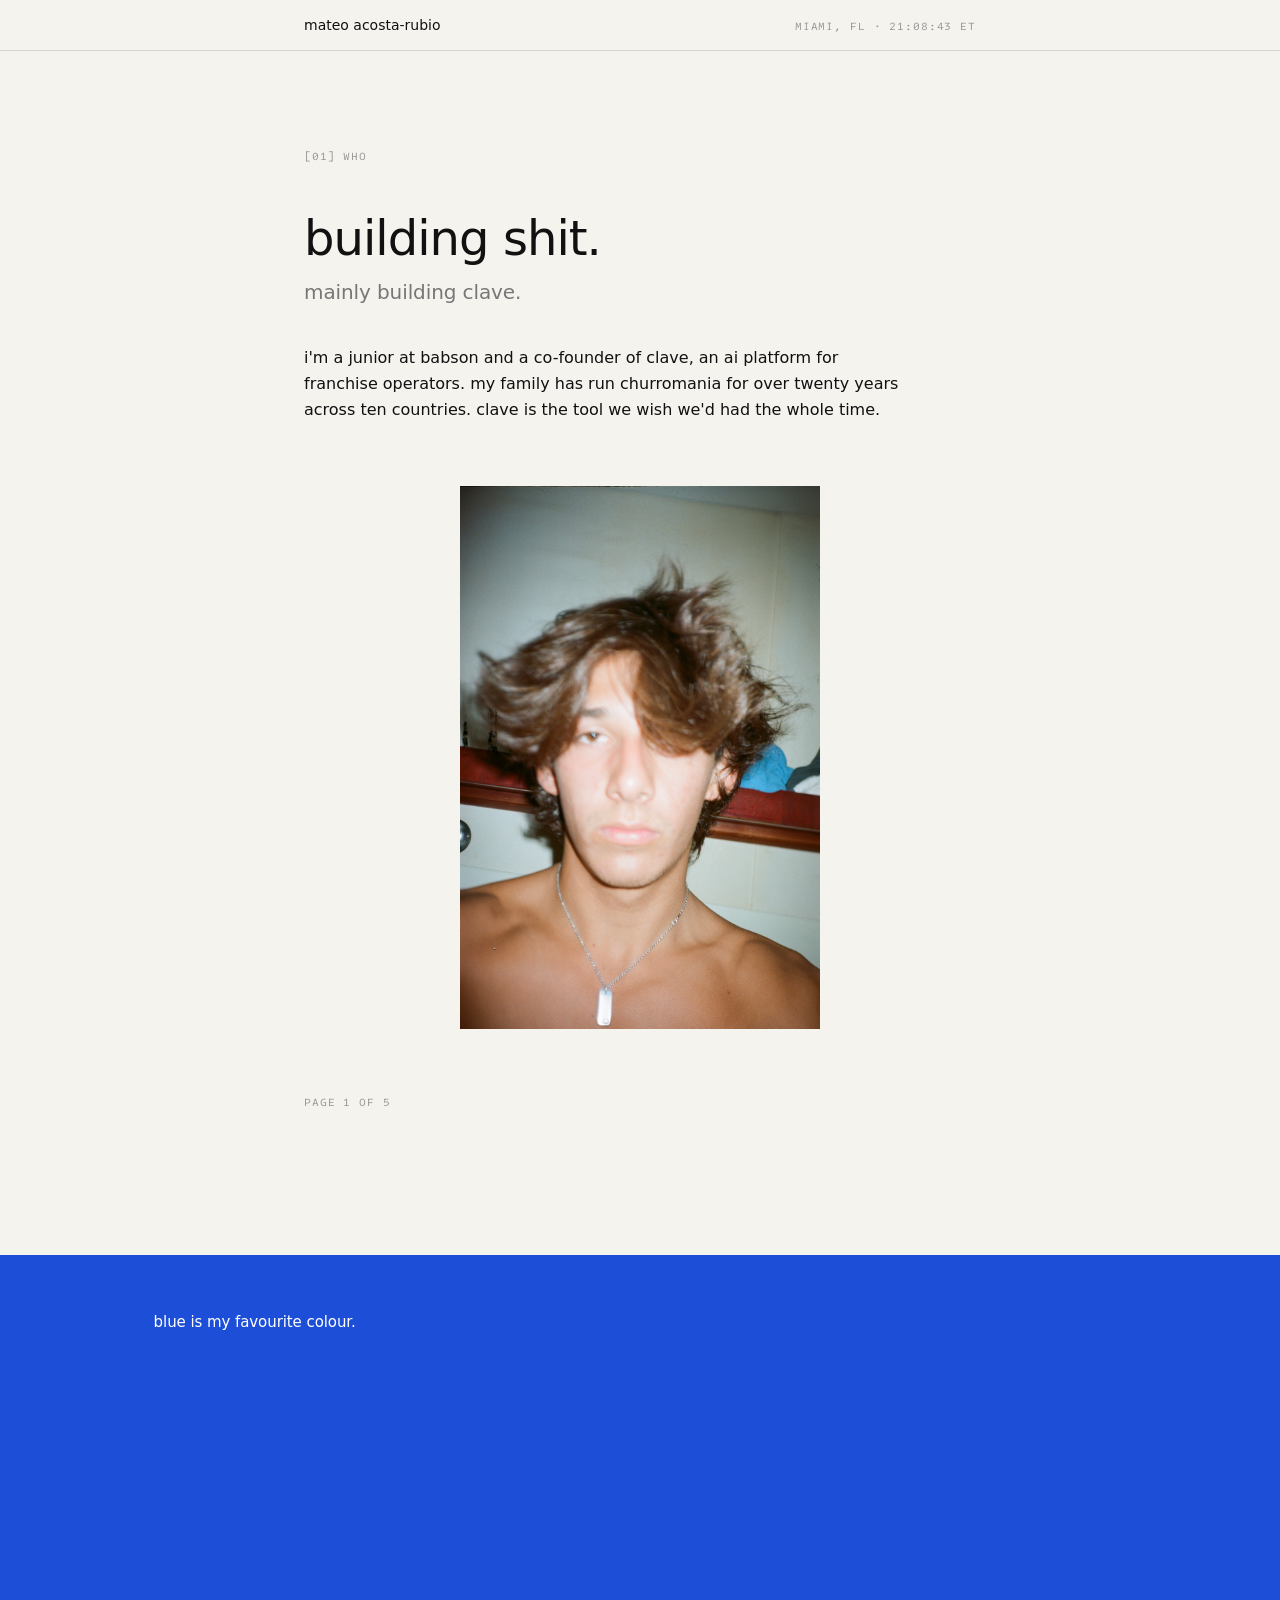
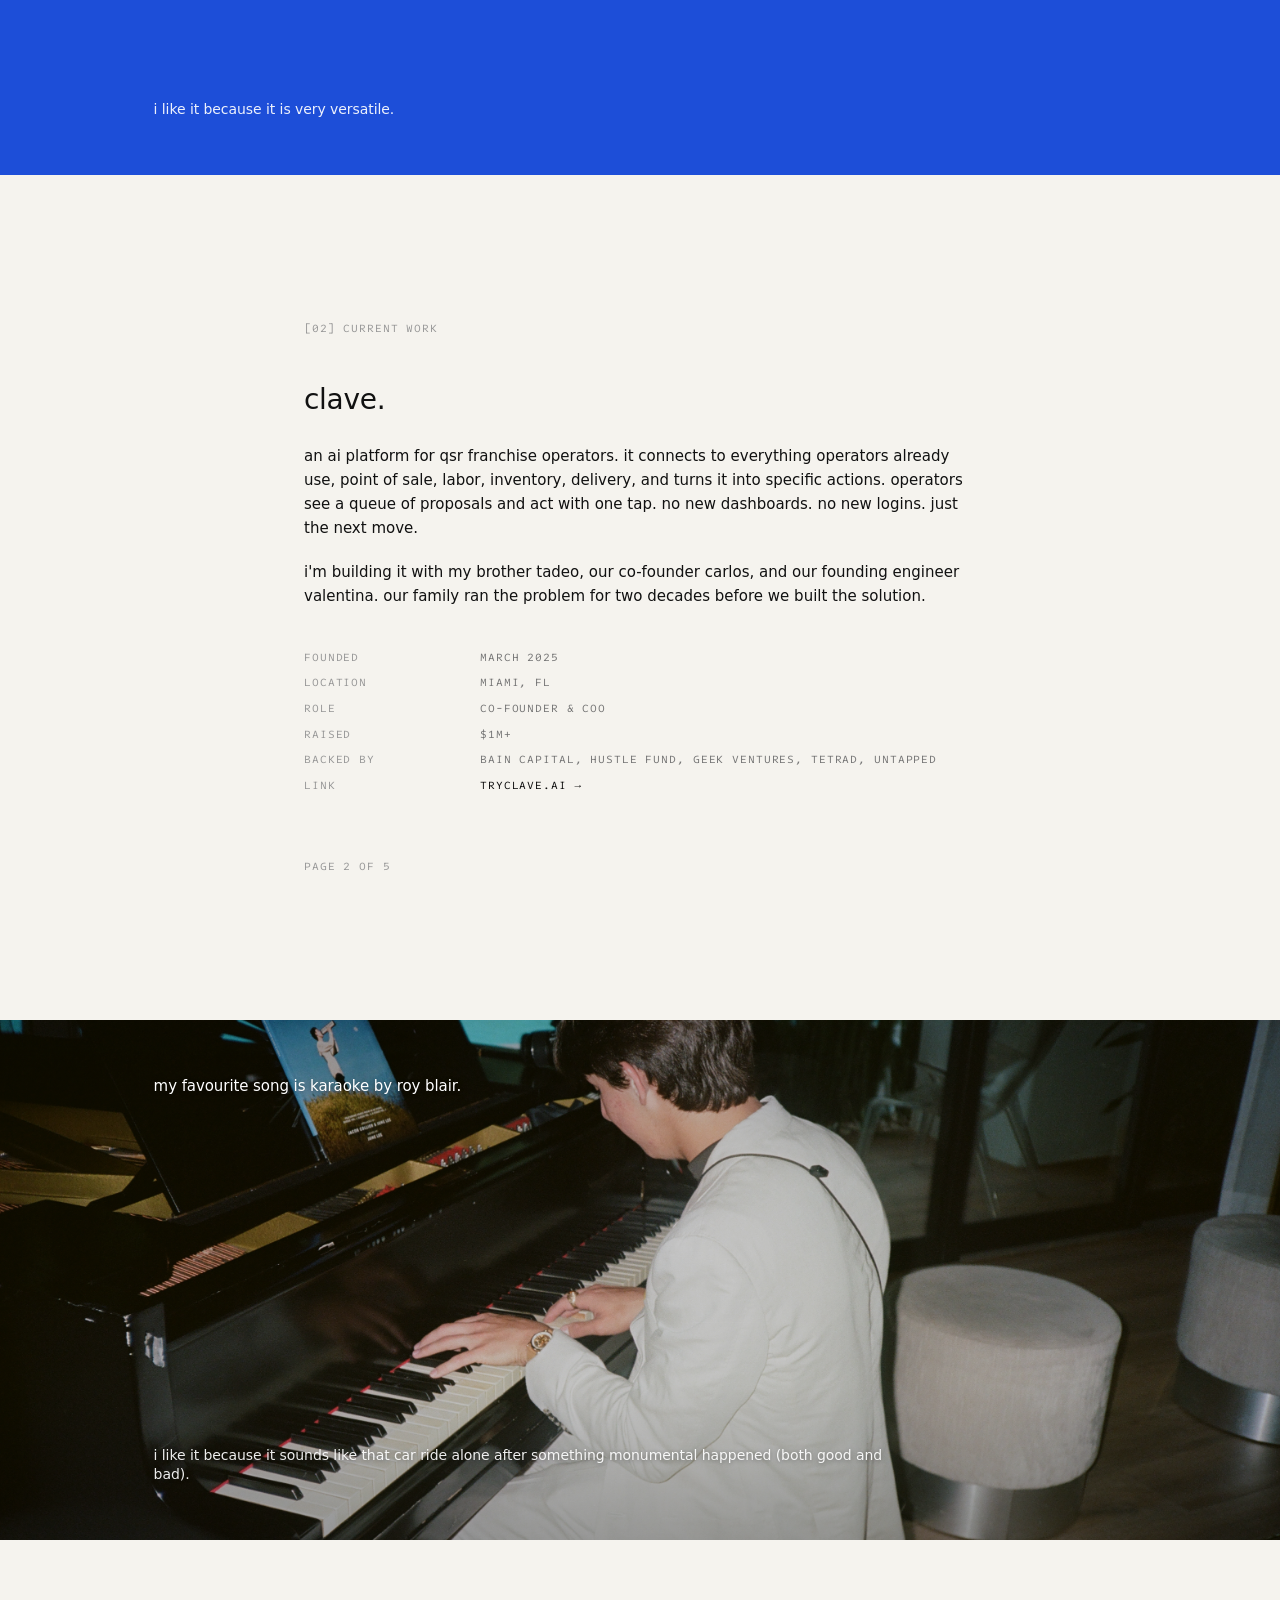
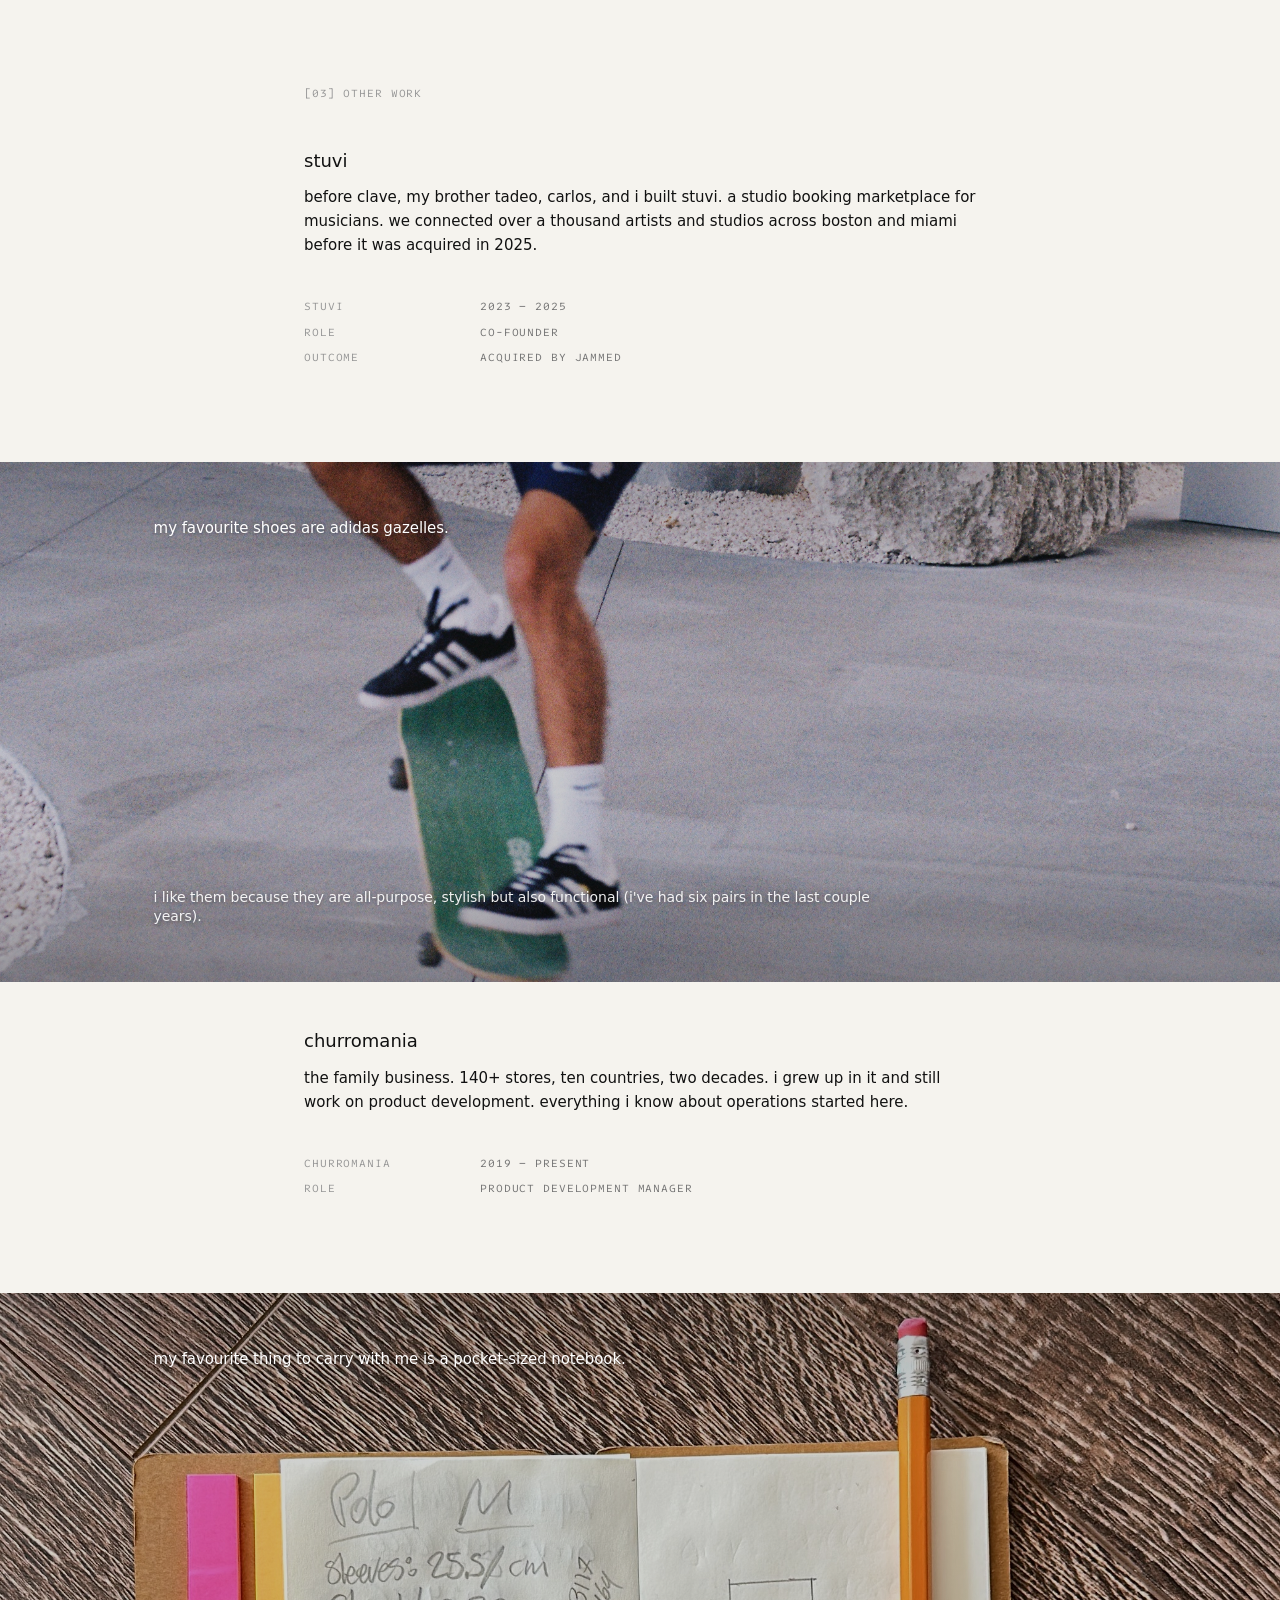
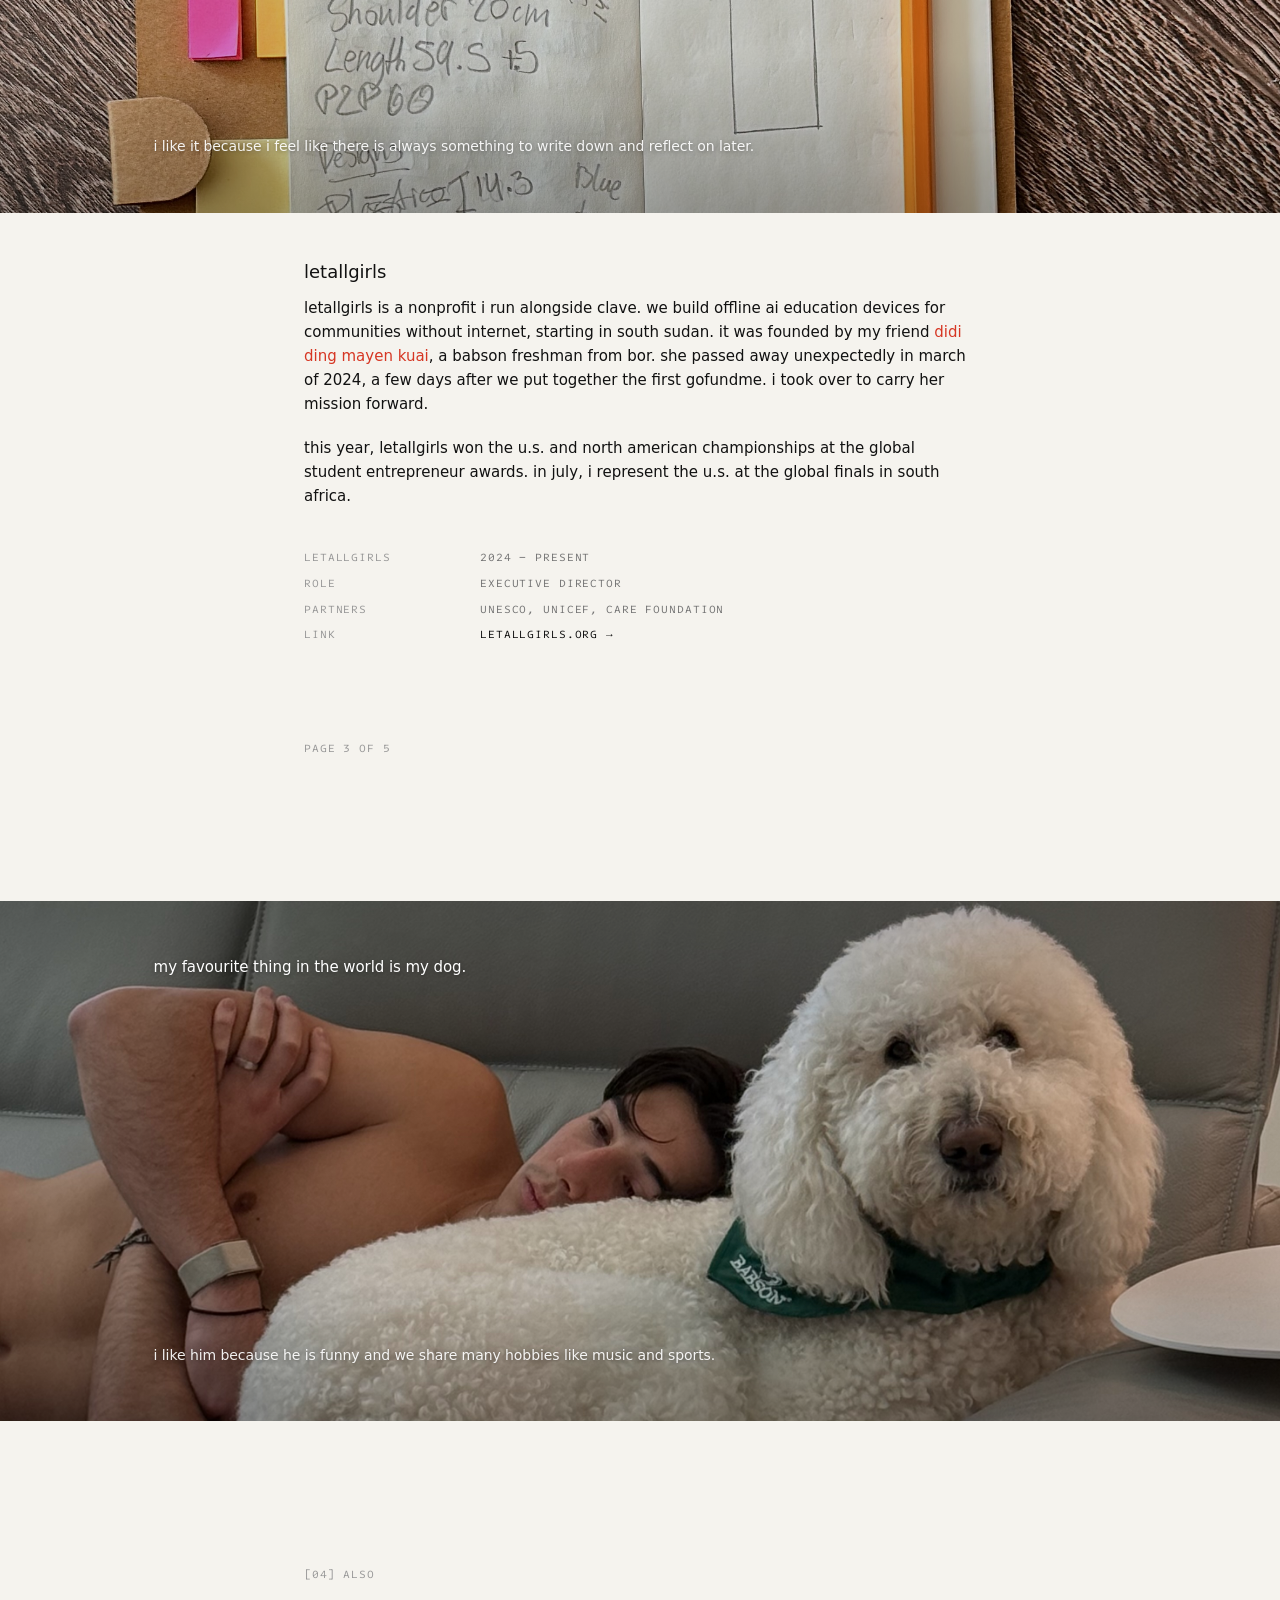
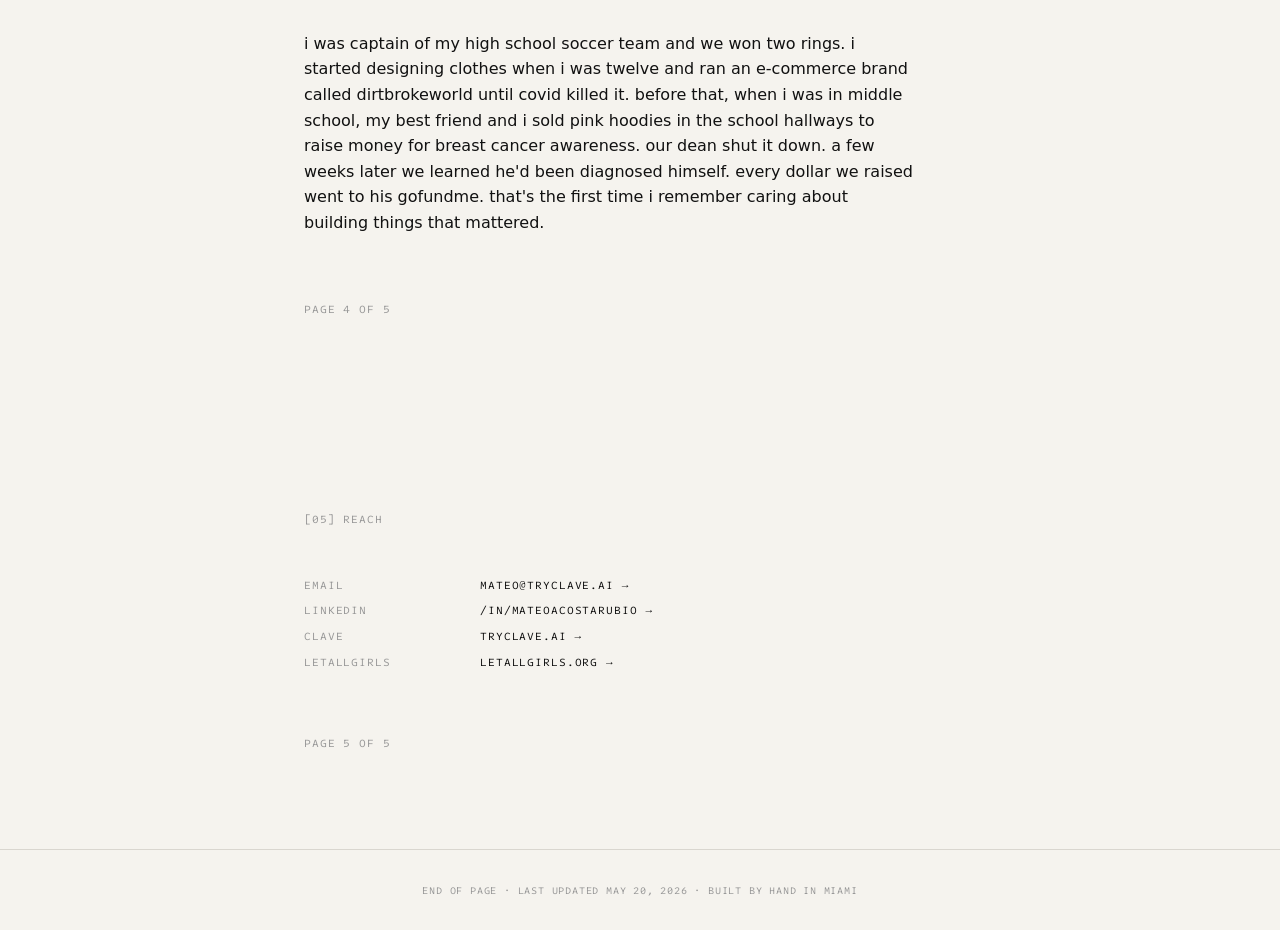
==== index.html @ b0a0d73e "build personal site single index.html, inline css, vanilla js live clock. two-font system (switzer +" ====
<!doctype html>
<html lang="en">
<head>
  <meta charset="utf-8">
  <meta name="viewport" content="width=device-width, initial-scale=1">
  <title>mateo acosta-rubio</title>
  <meta name="description" content="mateo acosta-rubio. co-founder of clave. executive director of letallgirls. miami.">

  <link rel="preconnect" href="https://api.fontshare.com" crossorigin>
  <link rel="preconnect" href="https://fonts.googleapis.com">
  <link rel="preconnect" href="https://fonts.gstatic.com" crossorigin>
  <link rel="stylesheet" href="https://api.fontshare.com/v2/css?f[]=switzer@400,500,600,700&display=swap">
  <link rel="stylesheet" href="https://fonts.googleapis.com/css2?family=Intel+One+Mono:wght@400;500;700&display=swap">

  <style>
    :root {
      --bg: #f5f3ee;
      --ink: #111;
      --ink-secondary: #777;
      --mono-label: #999;
      --accent: #d63623;
      --hairline: #d9d6cf;
    }

    *, *::before, *::after { box-sizing: border-box; }

    html, body { margin: 0; padding: 0; }

    body {
      font-family: 'Switzer', system-ui, -apple-system, sans-serif;
      font-weight: 400;
      color: var(--ink);
      background: var(--bg);
      font-size: 15px;
      line-height: 1.6;
      -webkit-font-smoothing: antialiased;
      -moz-osx-font-smoothing: grayscale;
      text-rendering: optimizeLegibility;
    }

    .mono {
      font-family: 'Intel One Mono', ui-monospace, SFMono-Regular, Menlo, monospace;
      text-transform: uppercase;
      letter-spacing: 0.08em;
      font-size: 11px;
      color: var(--mono-label);
      font-weight: 400;
    }

    a {
      color: inherit;
      text-decoration: none;
    }
    a:hover { text-decoration: underline; text-underline-offset: 3px; }

    /* header */
    header.site {
      position: sticky;
      top: 0;
      z-index: 10;
      background: var(--bg);
      border-bottom: 1px solid var(--hairline);
    }
    header.site .row {
      max-width: 720px;
      margin: 0 auto;
      padding: 14px 24px;
      display: flex;
      align-items: baseline;
      justify-content: space-between;
      gap: 16px;
    }
    header.site .name {
      font-size: 14px;
      font-weight: 500;
      color: var(--ink);
    }
    header.site .meta {
      font-family: 'Intel One Mono', ui-monospace, monospace;
      text-transform: uppercase;
      letter-spacing: 0.08em;
      font-size: 11px;
      color: var(--mono-label);
    }

    /* layout */
    main {
      max-width: 720px;
      margin: 0 auto;
      padding: 0 24px;
    }

    section {
      padding: 96px 0;
      border-bottom: 1px solid transparent;
    }

    .label {
      display: block;
      margin-bottom: 48px;
    }

    .page-of {
      display: block;
      margin-top: 64px;
    }

    /* type */
    .hero {
      font-family: 'Switzer', system-ui, sans-serif;
      font-weight: 500;
      font-size: clamp(32px, 5.5vw, 48px);
      line-height: 1.05;
      letter-spacing: -0.02em;
      margin: 0 0 16px 0;
      color: var(--ink);
    }

    .subtitle {
      font-family: 'Switzer', system-ui, sans-serif;
      font-weight: 400;
      font-size: clamp(17px, 2vw, 20px);
      line-height: 1.3;
      color: var(--ink-secondary);
      margin: 0 0 40px 0;
      letter-spacing: -0.005em;
    }

    .lede {
      font-size: 16px;
      line-height: 1.6;
      max-width: 60ch;
      color: var(--ink);
      margin: 0;
    }

    h2.section-head {
      font-family: 'Switzer', system-ui, sans-serif;
      font-weight: 500;
      font-size: clamp(22px, 3vw, 28px);
      line-height: 1.1;
      letter-spacing: -0.01em;
      margin: 0 0 28px 0;
    }

    h3.sub-head {
      font-family: 'Switzer', system-ui, sans-serif;
      font-weight: 500;
      font-size: 18px;
      line-height: 1.2;
      margin: 0 0 14px 0;
    }

    p { margin: 0 0 20px 0; }
    p:last-child { margin-bottom: 0; }

    /* metadata block */
    dl.meta-block {
      font-family: 'Intel One Mono', ui-monospace, monospace;
      text-transform: uppercase;
      letter-spacing: 0.08em;
      font-size: 11px;
      color: var(--ink-secondary);
      display: grid;
      grid-template-columns: 160px 1fr;
      row-gap: 8px;
      column-gap: 16px;
      margin: 40px 0 0 0;
    }
    dl.meta-block dt {
      color: var(--mono-label);
      font-weight: 400;
    }
    dl.meta-block dd {
      margin: 0;
      color: var(--ink-secondary);
    }
    dl.meta-block dd a { color: var(--ink); }

    /* sub-blocks inside section 03 */
    .block {
      margin-bottom: 96px;
    }
    .block:last-child { margin-bottom: 0; }

    .accent { color: var(--accent); }

    /* portrait */
    .portrait {
      display: block;
      width: 100%;
      max-width: 360px;
      height: auto;
      margin: 64px auto 0 auto;
    }

    /* footer */
    footer.site {
      border-top: 1px solid var(--hairline);
      padding: 32px 24px;
      text-align: center;
      font-family: 'Intel One Mono', ui-monospace, monospace;
      text-transform: uppercase;
      letter-spacing: 0.08em;
      font-size: 10px;
      color: var(--mono-label);
    }

    /* slab interludes */
    .slab {
      position: relative;
      width: 100vw;
      left: 50%;
      margin-left: -50vw;
      height: 60vh;
      min-height: 380px;
      max-height: 520px;
      color: #ffffff;
      overflow: hidden;
      margin-top: 48px;
      margin-bottom: 48px;
      background-color: #1d4ed8;
      background-size: cover;
      background-position: center center;
      background-repeat: no-repeat;
    }
    .slab--image::after {
      content: '';
      position: absolute;
      inset: 0;
      background: linear-gradient(to bottom,
        rgba(0, 0, 0, 0.30) 0%,
        rgba(0, 0, 0, 0.18) 30%,
        rgba(0, 0, 0, 0.18) 70%,
        rgba(0, 0, 0, 0.36) 100%);
      pointer-events: none;
    }
    .slab .line {
      position: absolute;
      left: 12%;
      max-width: 60%;
      font-family: 'Switzer', system-ui, sans-serif;
      color: #ffffff;
      letter-spacing: -0.005em;
      margin: 0;
      z-index: 1;
    }
    .slab--image .line { text-shadow: 0 1px 4px rgba(0, 0, 0, 0.35); }
    .slab .line-top {
      top: 11%;
      font-weight: 500;
      font-size: 15px;
      line-height: 1.3;
    }
    .slab .line-bot {
      bottom: 11%;
      font-weight: 400;
      font-size: 14px;
      line-height: 1.3;
      color: rgba(255, 255, 255, 0.92);
    }

    /* mobile */
    @media (max-width: 600px) {
      section { padding: 56px 0; }
      .hero { font-size: clamp(28px, 9vw, 36px); }
      .subtitle { font-size: 16px; margin-bottom: 32px; }
      .lede { font-size: 15px; }
      h2.section-head { font-size: 22px; }
      h3.sub-head { font-size: 17px; }
      dl.meta-block {
        grid-template-columns: 120px 1fr;
        column-gap: 12px;
        font-size: 10px;
      }
      header.site .row {
        padding: 12px 20px;
      }
      header.site .name { font-size: 13px; }
      header.site .meta { font-size: 10px; }
      main { padding: 0 20px; }
      .slab {
        height: 52vh;
        min-height: 340px;
        max-height: 440px;
        margin-top: 32px;
        margin-bottom: 32px;
      }
      .slab .line { left: 8%; max-width: 80%; }
      .slab .line-top { font-size: 14px; }
      .slab .line-bot { font-size: 13px; }
    }
  </style>
</head>
<body>
  <header class="site">
    <div class="row">
      <div class="name">mateo acosta-rubio</div>
      <div class="meta">MIAMI, FL · <span id="clock">--:--:-- ET</span></div>
    </div>
  </header>

  <main>

    <!-- [01] WHO -->
    <section id="who">
      <span class="mono label">[01] WHO</span>

      <h1 class="hero">building shit.</h1>
      <p class="subtitle">mainly building clave.</p>

      <p class="lede">i'm a junior at babson and a co-founder of clave, an ai platform for franchise operators. my family has run churromania for over twenty years across ten countries. clave is the tool we wish we'd had the whole time.</p>

      <img class="portrait" src="images/main.jpg" alt="mateo acosta-rubio">

      <span class="mono page-of">PAGE 1 OF 5</span>
    </section>

    <div class="slab">
      <p class="line line-top">blue is my favourite colour.</p>
      <p class="line line-bot">i like it because it is very versatile.</p>
    </div>

    <!-- [02] CURRENT WORK -->
    <section id="current-work">
      <span class="mono label">[02] CURRENT WORK</span>

      <h2 class="section-head">clave.</h2>

      <p>an ai platform for qsr franchise operators. it connects to everything operators already use, point of sale, labor, inventory, delivery, and turns it into specific actions. operators see a queue of proposals and act with one tap. no new dashboards. no new logins. just the next move.</p>

      <p>i'm building it with my brother tadeo, our co-founder carlos, and our founding engineer valentina. our family ran the problem for two decades before we built the solution.</p>

      <dl class="meta-block">
        <dt>FOUNDED</dt>      <dd>MARCH 2025</dd>
        <dt>LOCATION</dt>     <dd>MIAMI, FL</dd>
        <dt>ROLE</dt>         <dd>CO-FOUNDER &amp; COO</dd>
        <dt>RAISED</dt>       <dd>$1M+</dd>
        <dt>BACKED BY</dt>    <dd>BAIN CAPITAL, HUSTLE FUND, GEEK VENTURES, TETRAD, UNTAPPED</dd>
        <dt>LINK</dt>         <dd><a href="https://tryclave.ai">TRYCLAVE.AI →</a></dd>
      </dl>

      <span class="mono page-of">PAGE 2 OF 5</span>
    </section>

    <div class="slab slab--image" style="background-image: url('images/kareoke.JPG');">
      <p class="line line-top">my favourite song is karaoke by roy blair.</p>
      <p class="line line-bot">i like it because it sounds like that car ride alone after something monumental happened (both good and bad).</p>
    </div>

    <!-- [03] OTHER WORK -->
    <section id="other-work">
      <span class="mono label">[03] OTHER WORK</span>

      <div class="block">
        <h3 class="sub-head">stuvi</h3>
        <p>before clave, my brother tadeo, carlos, and i built stuvi. a studio booking marketplace for musicians. we connected over a thousand artists and studios across boston and miami before it was acquired in 2025.</p>
        <dl class="meta-block">
          <dt>STUVI</dt>    <dd>2023 — 2025</dd>
          <dt>ROLE</dt>     <dd>CO-FOUNDER</dd>
          <dt>OUTCOME</dt>  <dd>ACQUIRED BY JAMMED</dd>
        </dl>
      </div>

      <div class="slab slab--image" style="background-image: url('images/gazelle.jpg');">
        <p class="line line-top">my favourite shoes are adidas gazelles.</p>
        <p class="line line-bot">i like them because they are all-purpose, stylish but also functional (i've had six pairs in the last couple years).</p>
      </div>

      <div class="block">
        <h3 class="sub-head">churromania</h3>
        <p>the family business. 140+ stores, ten countries, two decades. i grew up in it and still work on product development. everything i know about operations started here.</p>
        <dl class="meta-block">
          <dt>CHURROMANIA</dt> <dd>2019 — PRESENT</dd>
          <dt>ROLE</dt>        <dd>PRODUCT DEVELOPMENT MANAGER</dd>
        </dl>
      </div>

      <div class="slab slab--image" style="background-image: url('images/notebook.JPG');">
        <p class="line line-top">my favourite thing to carry with me is a pocket-sized notebook.</p>
        <p class="line line-bot">i like it because i feel like there is always something to write down and reflect on later.</p>
      </div>

      <div class="block">
        <h3 class="sub-head">letallgirls</h3>
        <p>letallgirls is a nonprofit i run alongside clave. we build offline ai education devices for communities without internet, starting in south sudan. it was founded by my friend <span class="accent">didi ding mayen kuai</span>, a babson freshman from bor. she passed away unexpectedly in march of 2024, a few days after we put together the first gofundme. i took over to carry her mission forward.</p>
        <p>this year, letallgirls won the u.s. and north american championships at the global student entrepreneur awards. in july, i represent the u.s. at the global finals in south africa.</p>
        <dl class="meta-block">
          <dt>LETALLGIRLS</dt> <dd>2024 — PRESENT</dd>
          <dt>ROLE</dt>        <dd>EXECUTIVE DIRECTOR</dd>
          <dt>PARTNERS</dt>    <dd>UNESCO, UNICEF, CARE FOUNDATION</dd>
          <dt>LINK</dt>        <dd><a href="https://letallgirls.org">LETALLGIRLS.ORG →</a></dd>
        </dl>
      </div>

      <span class="mono page-of">PAGE 3 OF 5</span>
    </section>

    <div class="slab slab--image" style="background-image: url('images/dog.jpg');">
      <p class="line line-top">my favourite thing in the world is my dog.</p>
      <p class="line line-bot">i like him because he is funny and we share many hobbies like music and sports.</p>
    </div>

    <!-- [04] ALSO -->
    <section id="also">
      <span class="mono label">[04] ALSO</span>

      <p class="lede">i was captain of my high school soccer team and we won two rings. i started designing clothes when i was twelve and ran an e-commerce brand called dirtbrokeworld until covid killed it. before that, when i was in middle school, my best friend and i sold pink hoodies in the school hallways to raise money for breast cancer awareness. our dean shut it down. a few weeks later we learned he'd been diagnosed himself. every dollar we raised went to his gofundme. that's the first time i remember caring about building things that mattered.</p>

      <span class="mono page-of">PAGE 4 OF 5</span>
    </section>

    <!-- [05] REACH -->
    <section id="reach">
      <span class="mono label">[05] REACH</span>

      <dl class="meta-block">
        <dt>EMAIL</dt>       <dd><a href="mailto:mateo@tryclave.ai">MATEO@TRYCLAVE.AI →</a></dd>
        <dt>LINKEDIN</dt>    <dd><a href="https://linkedin.com/in/mateoacostarubio">/IN/MATEOACOSTARUBIO →</a></dd>
        <dt>CLAVE</dt>       <dd><a href="https://tryclave.ai">TRYCLAVE.AI →</a></dd>
        <dt>LETALLGIRLS</dt> <dd><a href="https://letallgirls.org">LETALLGIRLS.ORG →</a></dd>
      </dl>

      <span class="mono page-of">PAGE 5 OF 5</span>
    </section>

  </main>

  <footer class="site">
    END OF PAGE · LAST UPDATED MAY 20, 2026 · BUILT BY HAND IN MIAMI
  </footer>

  <script>
    (function () {
      var el = document.getElementById('clock');
      var fmt = new Intl.DateTimeFormat('en-US', {
        timeZone: 'America/New_York',
        hour: '2-digit',
        minute: '2-digit',
        second: '2-digit',
        hour12: false
      });
      function tick() {
        el.textContent = fmt.format(new Date()) + ' ET';
      }
      tick();
      setInterval(tick, 1000);
    })();
  </script>
</body>
</html>
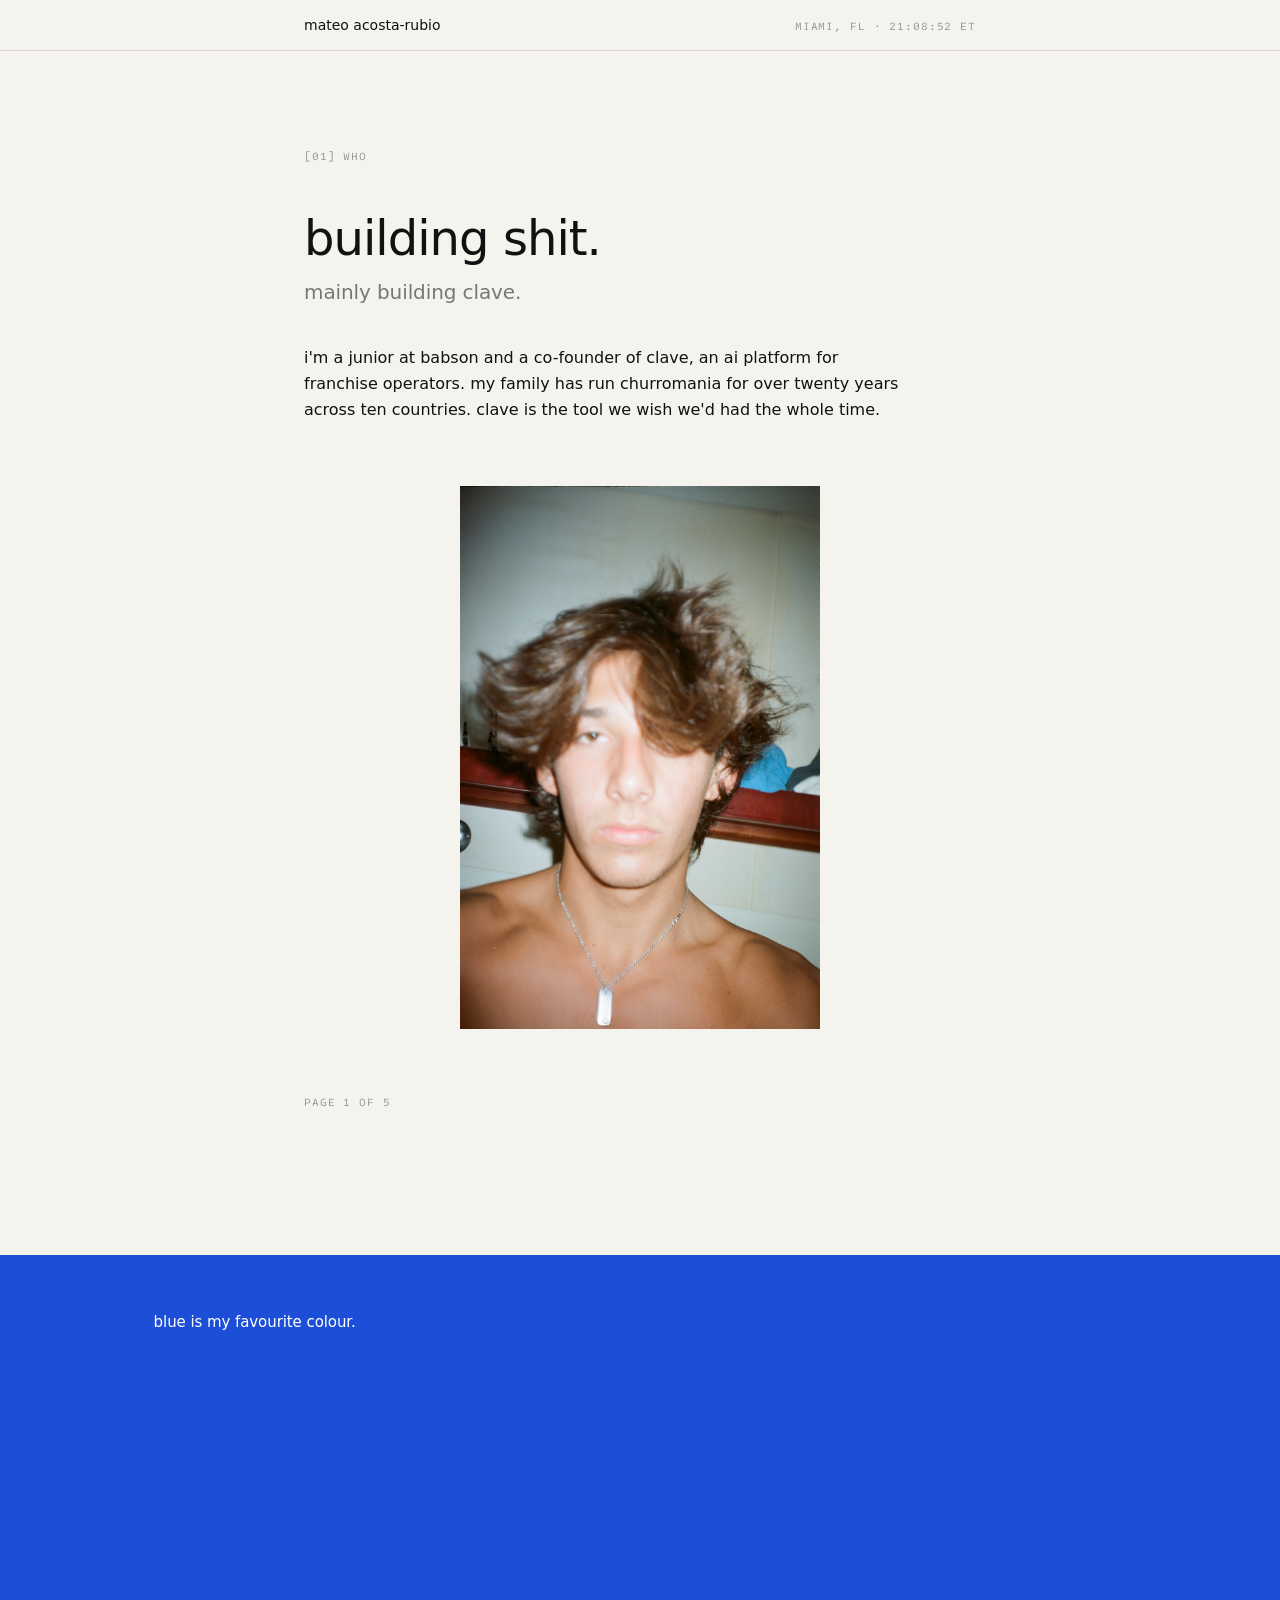
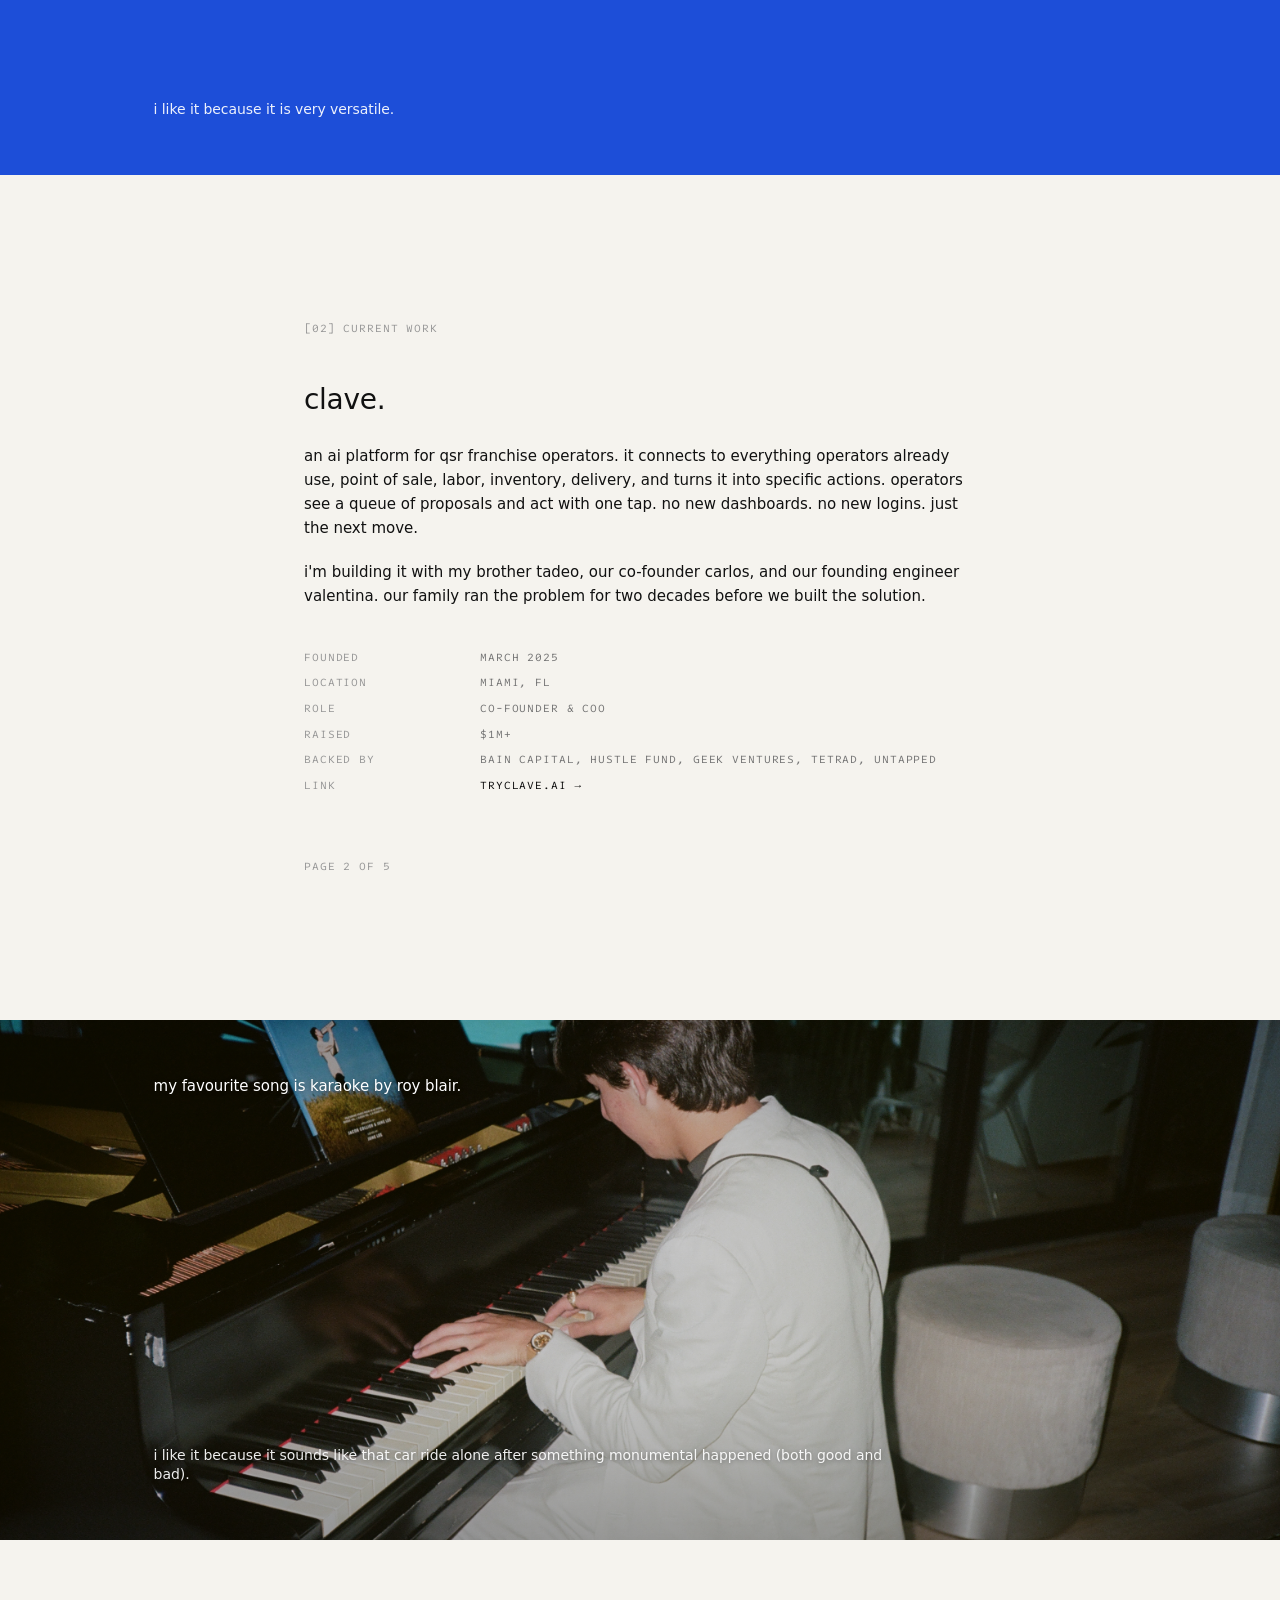
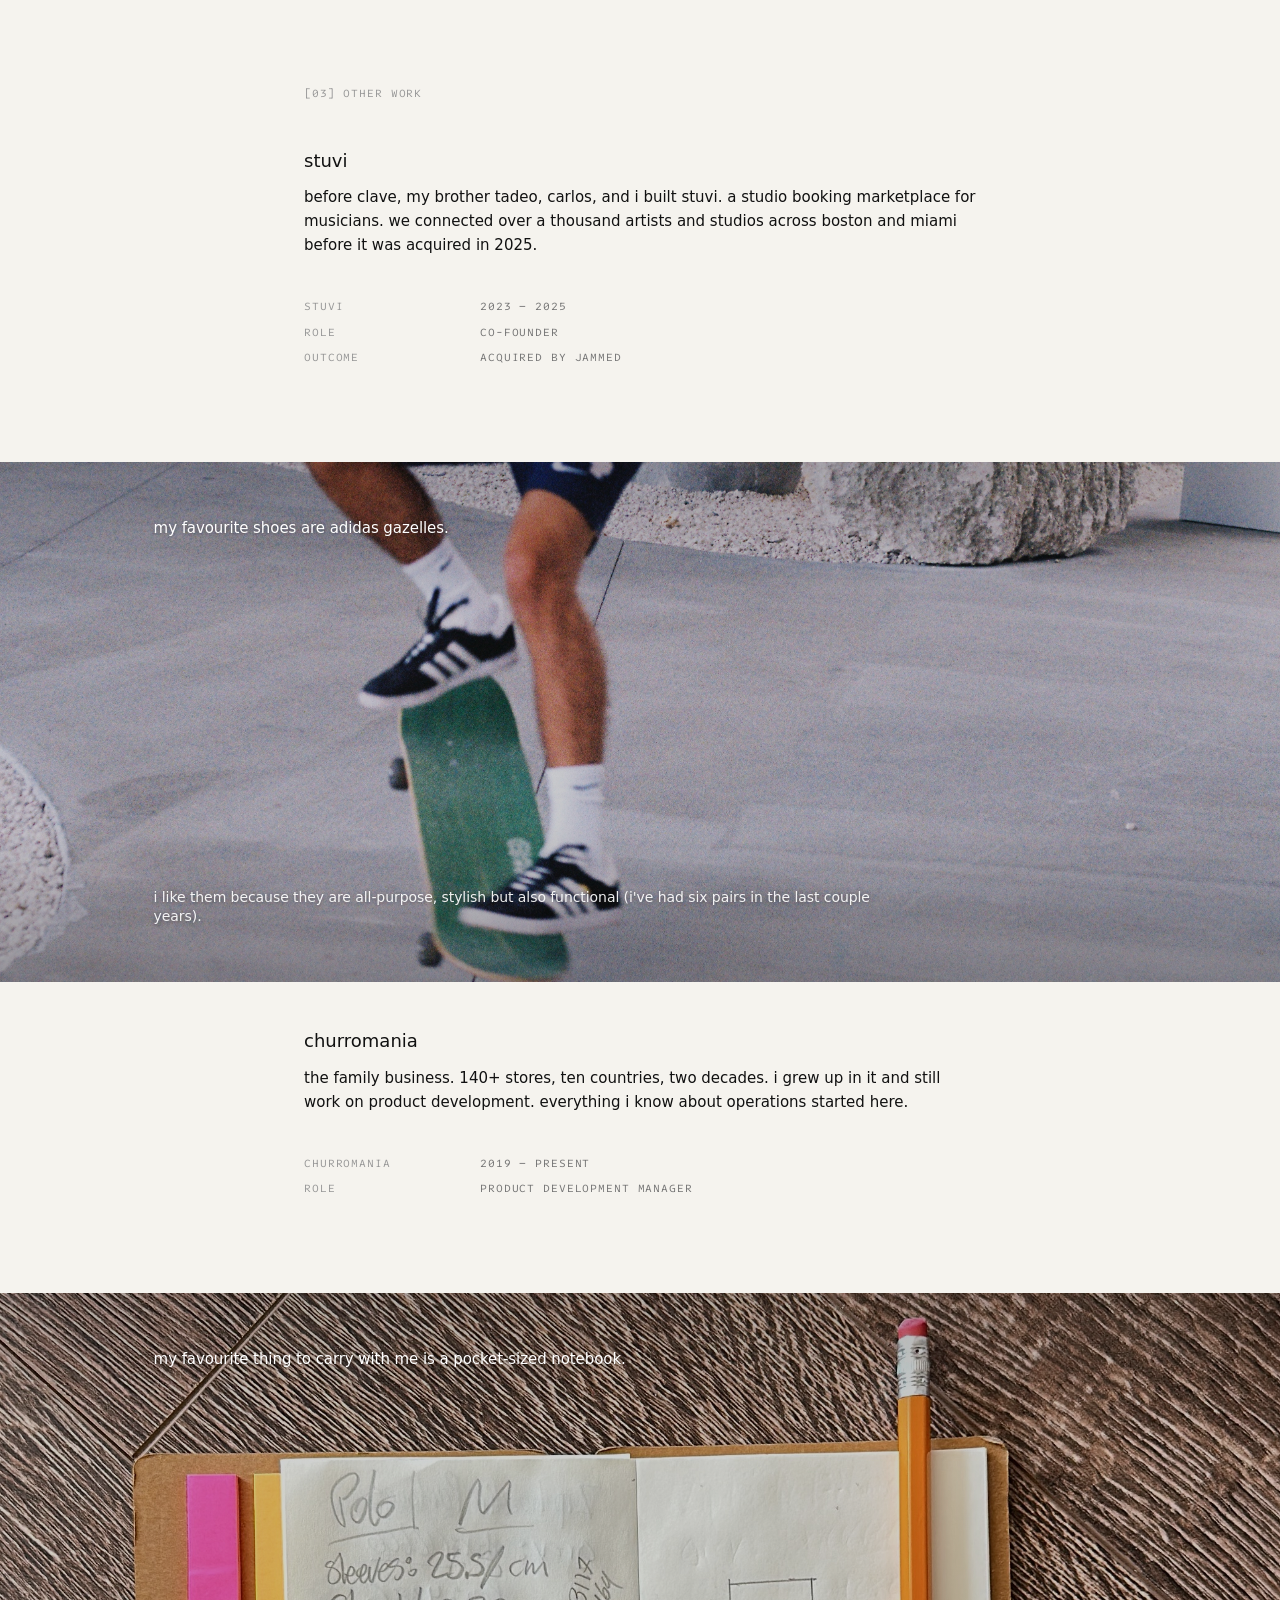
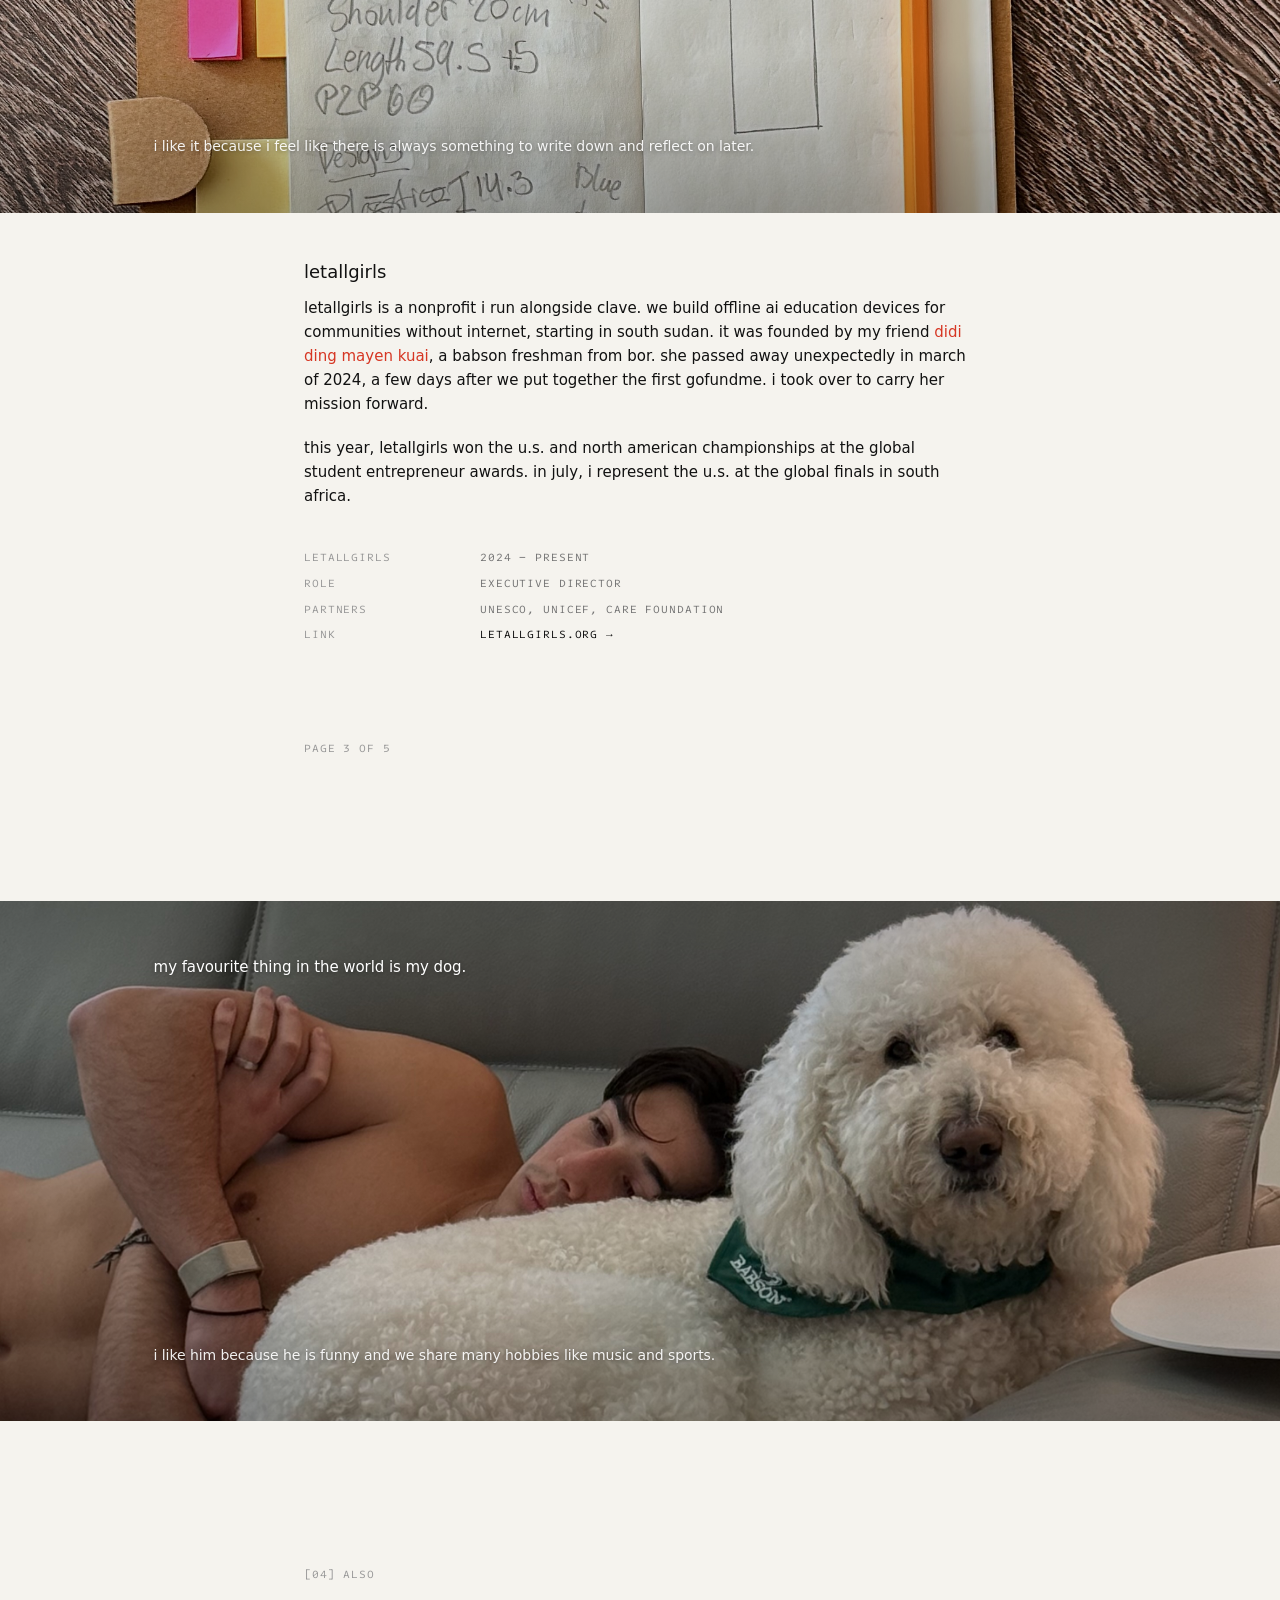
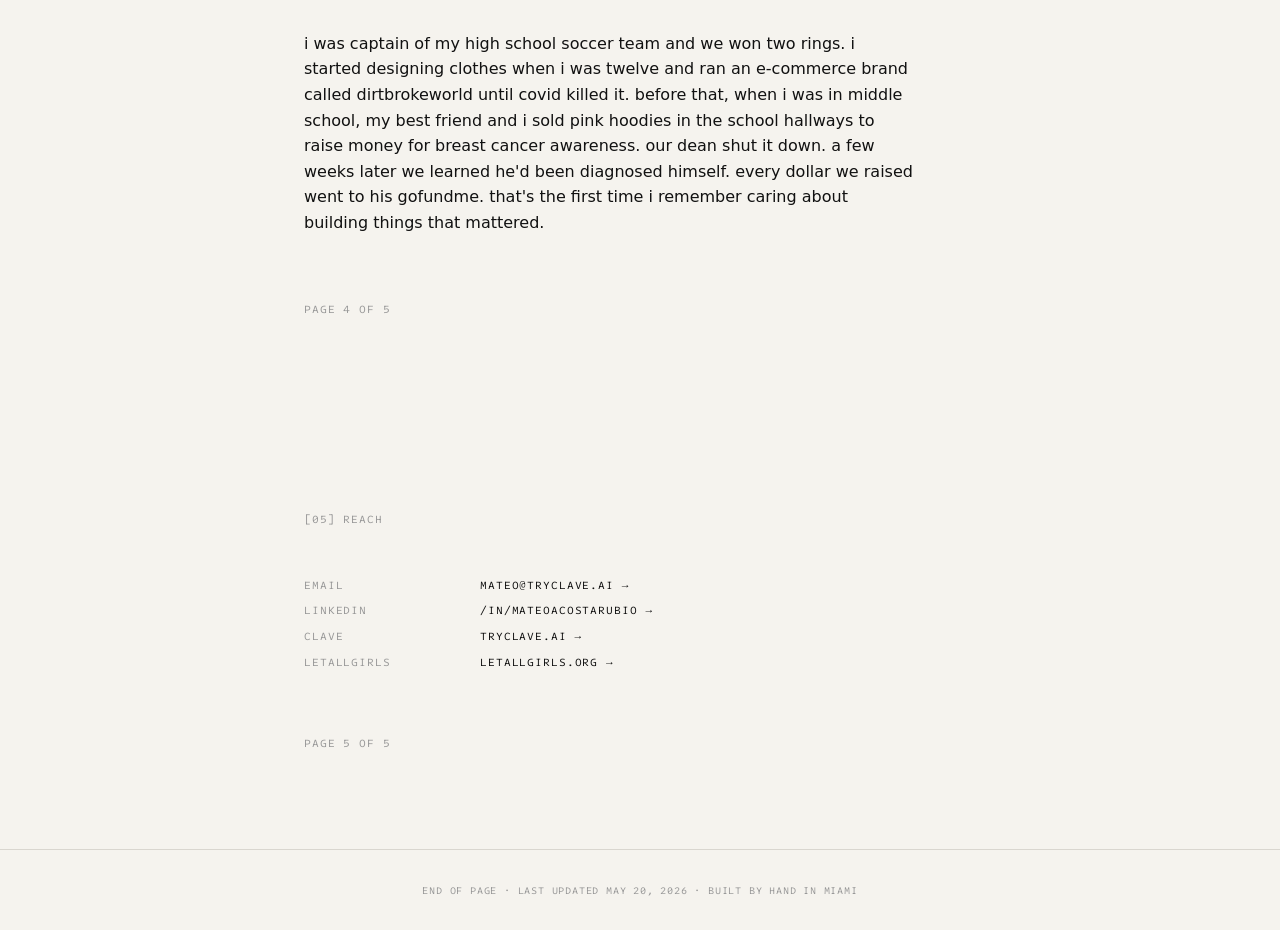
==== commit cf699bd5: "lowercase image filenames and update refs in index.html" ====
--- a/index.html
+++ b/index.html
@@ -343,7 +343,7 @@
       <span class="mono page-of">PAGE 2 OF 5</span>
     </section>
 
-    <div class="slab slab--image" style="background-image: url('images/kareoke.JPG');">
+    <div class="slab slab--image" style="background-image: url('images/kareoke.jpg');">
       <p class="line line-top">my favourite song is karaoke by roy blair.</p>
       <p class="line line-bot">i like it because it sounds like that car ride alone after something monumental happened (both good and bad).</p>
     </div>
@@ -376,7 +376,7 @@
         </dl>
       </div>
 
-      <div class="slab slab--image" style="background-image: url('images/notebook.JPG');">
+      <div class="slab slab--image" style="background-image: url('images/notebook.jpg');">
         <p class="line line-top">my favourite thing to carry with me is a pocket-sized notebook.</p>
         <p class="line line-bot">i like it because i feel like there is always something to write down and reflect on later.</p>
       </div>
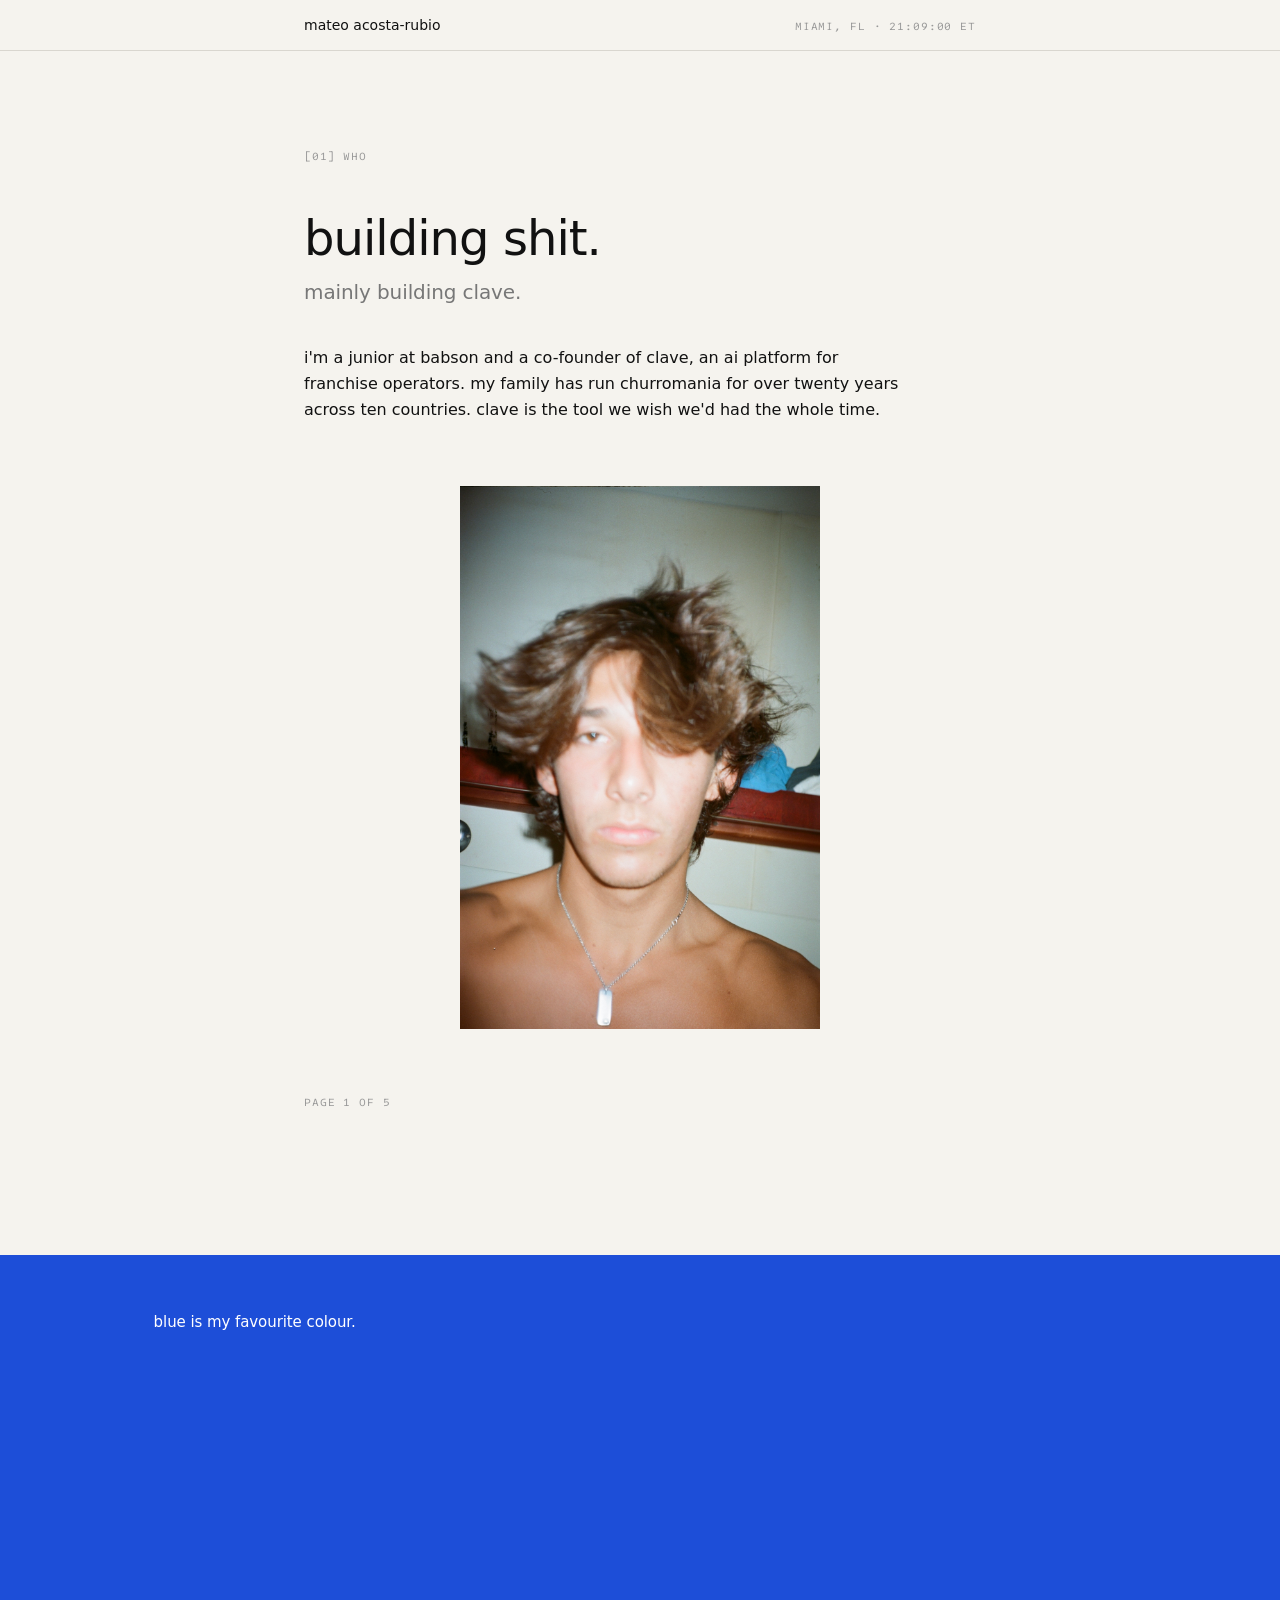
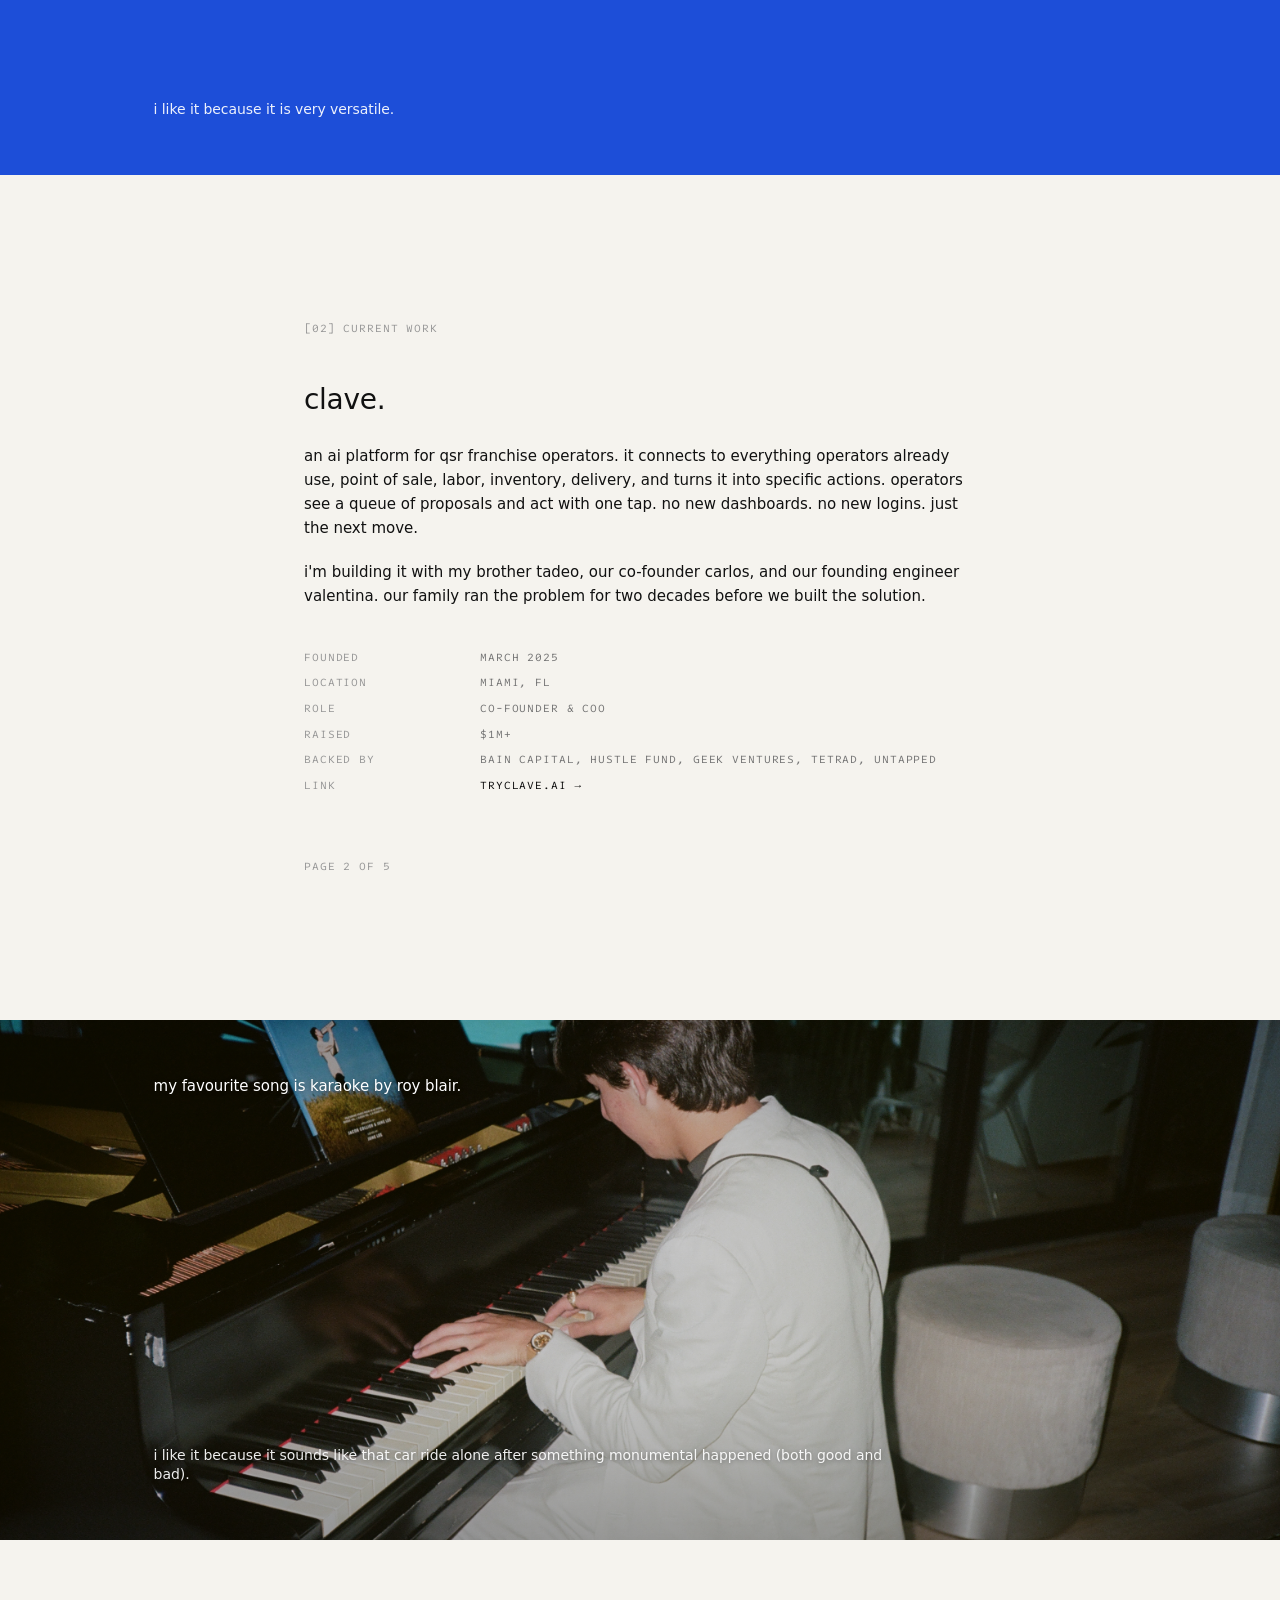
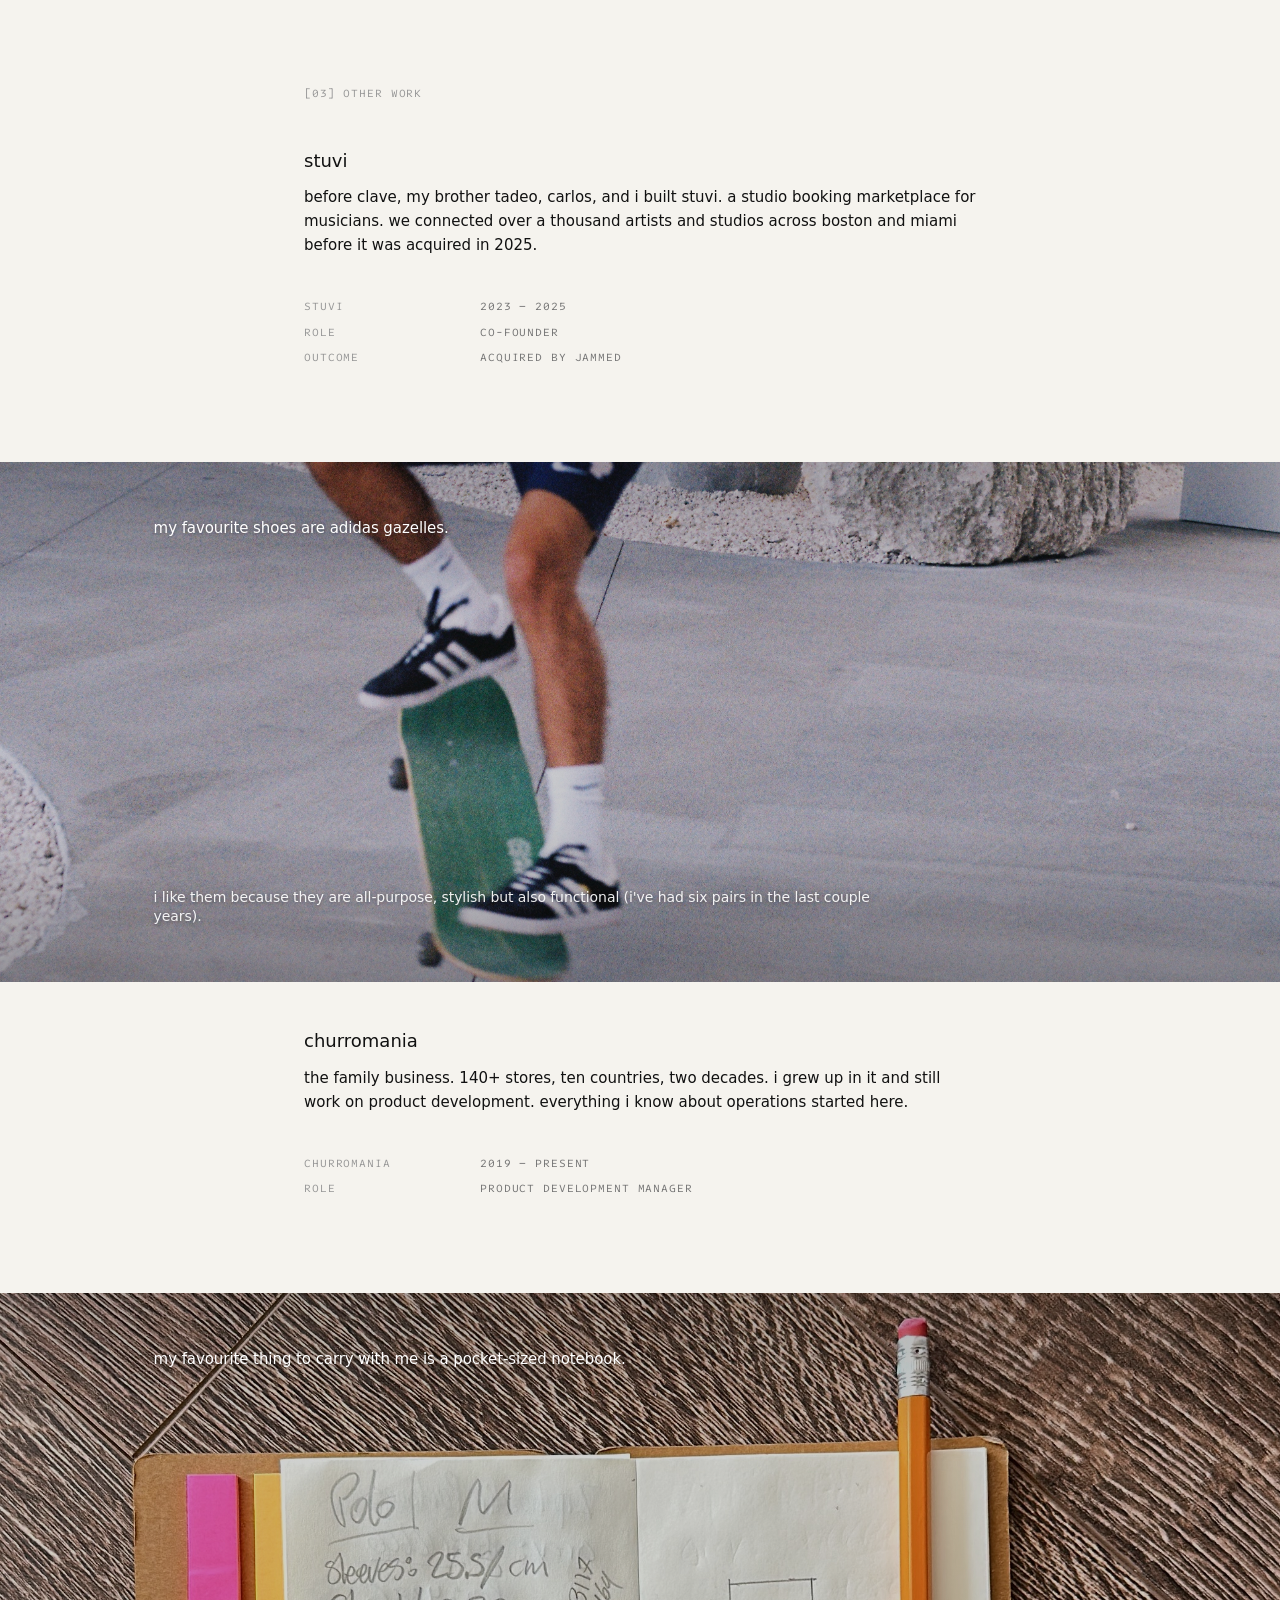
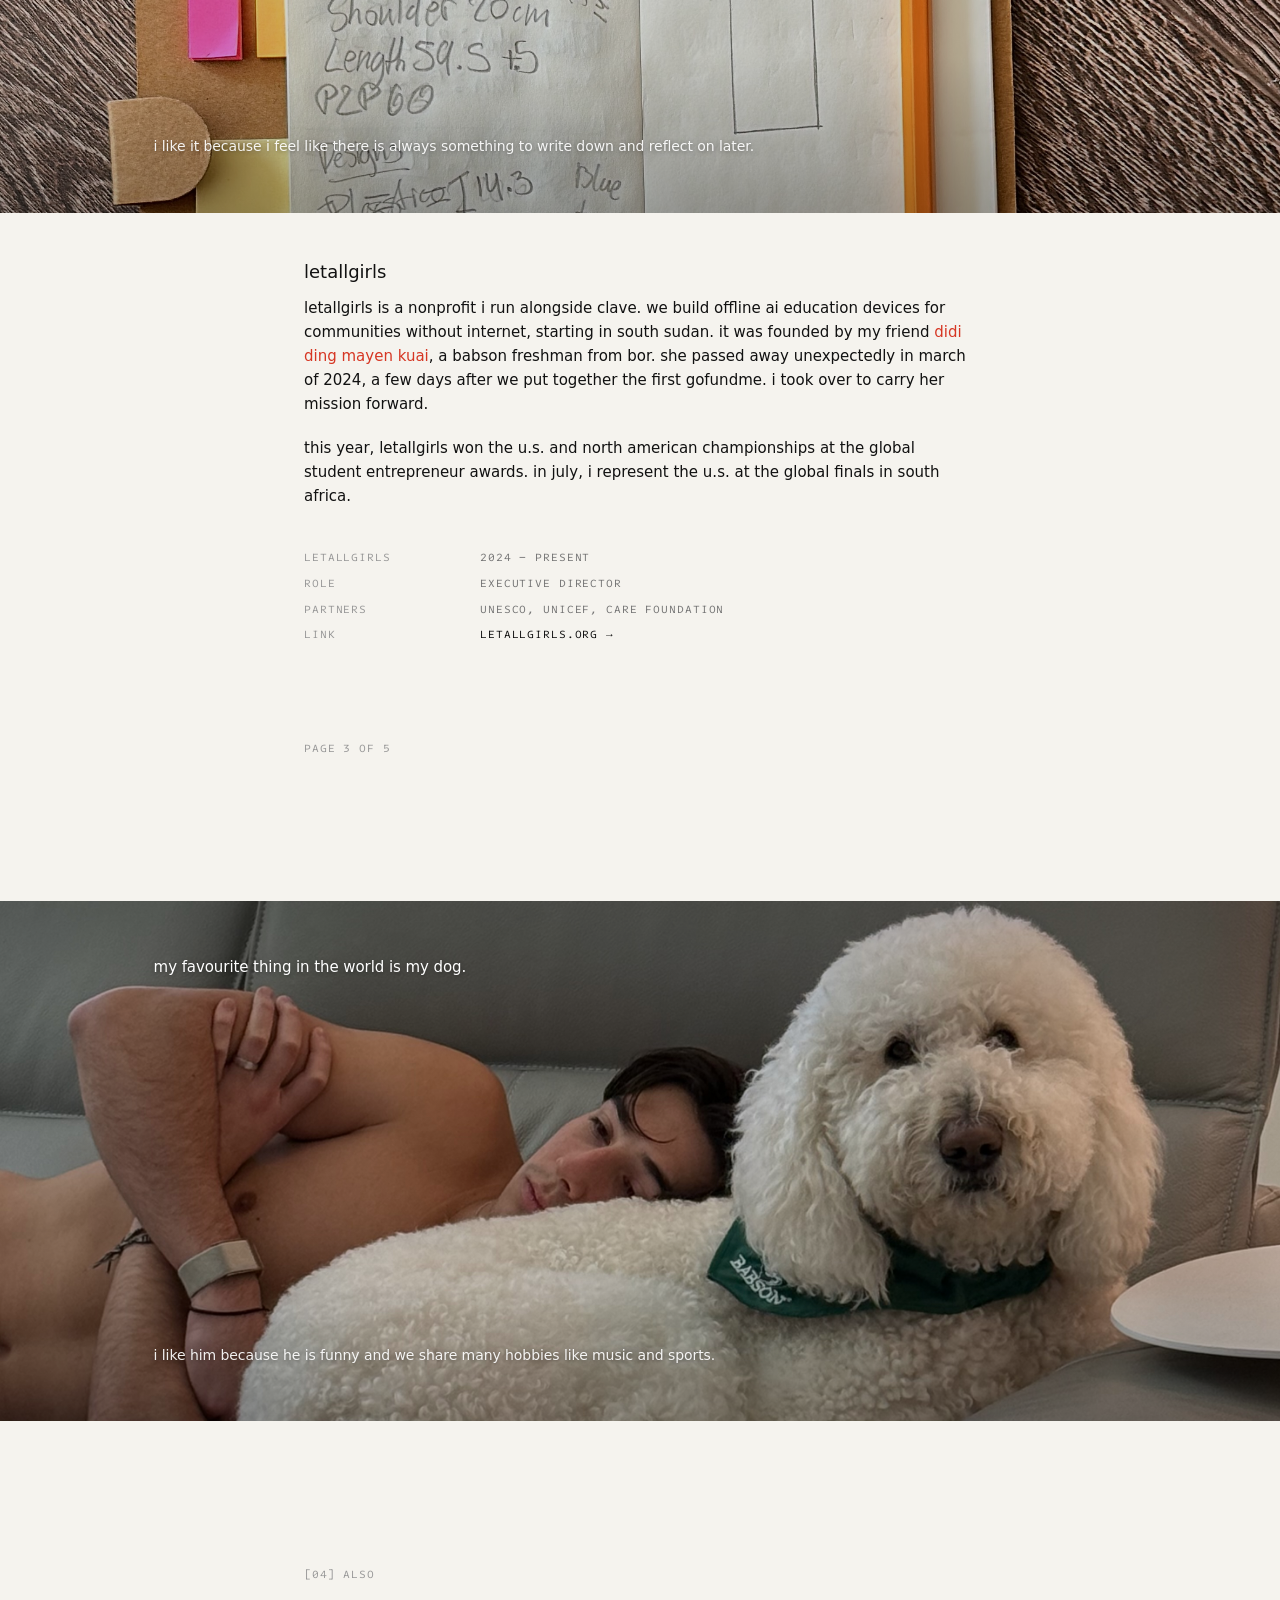
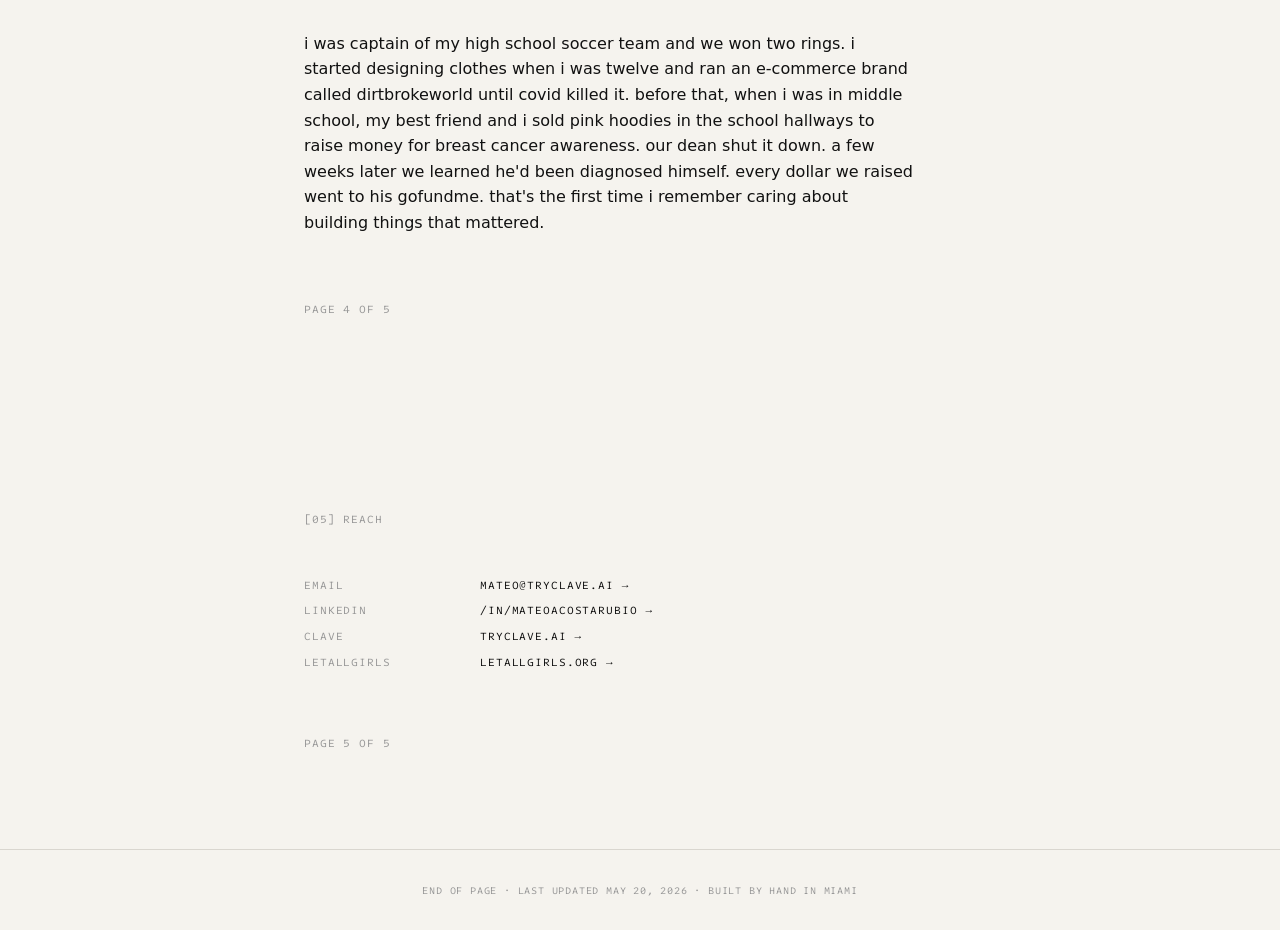
==== commit ba872990: "move inline css to external stylesheet" ====
--- a/index.html
+++ b/index.html
@@ -12,285 +12,7 @@
   <link rel="stylesheet" href="https://api.fontshare.com/v2/css?f[]=switzer@400,500,600,700&display=swap">
   <link rel="stylesheet" href="https://fonts.googleapis.com/css2?family=Intel+One+Mono:wght@400;500;700&display=swap">
 
-  <style>
-    :root {
-      --bg: #f5f3ee;
-      --ink: #111;
-      --ink-secondary: #777;
-      --mono-label: #999;
-      --accent: #d63623;
-      --hairline: #d9d6cf;
-    }
-
-    *, *::before, *::after { box-sizing: border-box; }
-
-    html, body { margin: 0; padding: 0; }
-
-    body {
-      font-family: 'Switzer', system-ui, -apple-system, sans-serif;
-      font-weight: 400;
-      color: var(--ink);
-      background: var(--bg);
-      font-size: 15px;
-      line-height: 1.6;
-      -webkit-font-smoothing: antialiased;
-      -moz-osx-font-smoothing: grayscale;
-      text-rendering: optimizeLegibility;
-    }
-
-    .mono {
-      font-family: 'Intel One Mono', ui-monospace, SFMono-Regular, Menlo, monospace;
-      text-transform: uppercase;
-      letter-spacing: 0.08em;
-      font-size: 11px;
-      color: var(--mono-label);
-      font-weight: 400;
-    }
-
-    a {
-      color: inherit;
-      text-decoration: none;
-    }
-    a:hover { text-decoration: underline; text-underline-offset: 3px; }
-
-    /* header */
-    header.site {
-      position: sticky;
-      top: 0;
-      z-index: 10;
-      background: var(--bg);
-      border-bottom: 1px solid var(--hairline);
-    }
-    header.site .row {
-      max-width: 720px;
-      margin: 0 auto;
-      padding: 14px 24px;
-      display: flex;
-      align-items: baseline;
-      justify-content: space-between;
-      gap: 16px;
-    }
-    header.site .name {
-      font-size: 14px;
-      font-weight: 500;
-      color: var(--ink);
-    }
-    header.site .meta {
-      font-family: 'Intel One Mono', ui-monospace, monospace;
-      text-transform: uppercase;
-      letter-spacing: 0.08em;
-      font-size: 11px;
-      color: var(--mono-label);
-    }
-
-    /* layout */
-    main {
-      max-width: 720px;
-      margin: 0 auto;
-      padding: 0 24px;
-    }
-
-    section {
-      padding: 96px 0;
-      border-bottom: 1px solid transparent;
-    }
-
-    .label {
-      display: block;
-      margin-bottom: 48px;
-    }
-
-    .page-of {
-      display: block;
-      margin-top: 64px;
-    }
-
-    /* type */
-    .hero {
-      font-family: 'Switzer', system-ui, sans-serif;
-      font-weight: 500;
-      font-size: clamp(32px, 5.5vw, 48px);
-      line-height: 1.05;
-      letter-spacing: -0.02em;
-      margin: 0 0 16px 0;
-      color: var(--ink);
-    }
-
-    .subtitle {
-      font-family: 'Switzer', system-ui, sans-serif;
-      font-weight: 400;
-      font-size: clamp(17px, 2vw, 20px);
-      line-height: 1.3;
-      color: var(--ink-secondary);
-      margin: 0 0 40px 0;
-      letter-spacing: -0.005em;
-    }
-
-    .lede {
-      font-size: 16px;
-      line-height: 1.6;
-      max-width: 60ch;
-      color: var(--ink);
-      margin: 0;
-    }
-
-    h2.section-head {
-      font-family: 'Switzer', system-ui, sans-serif;
-      font-weight: 500;
-      font-size: clamp(22px, 3vw, 28px);
-      line-height: 1.1;
-      letter-spacing: -0.01em;
-      margin: 0 0 28px 0;
-    }
-
-    h3.sub-head {
-      font-family: 'Switzer', system-ui, sans-serif;
-      font-weight: 500;
-      font-size: 18px;
-      line-height: 1.2;
-      margin: 0 0 14px 0;
-    }
-
-    p { margin: 0 0 20px 0; }
-    p:last-child { margin-bottom: 0; }
-
-    /* metadata block */
-    dl.meta-block {
-      font-family: 'Intel One Mono', ui-monospace, monospace;
-      text-transform: uppercase;
-      letter-spacing: 0.08em;
-      font-size: 11px;
-      color: var(--ink-secondary);
-      display: grid;
-      grid-template-columns: 160px 1fr;
-      row-gap: 8px;
-      column-gap: 16px;
-      margin: 40px 0 0 0;
-    }
-    dl.meta-block dt {
-      color: var(--mono-label);
-      font-weight: 400;
-    }
-    dl.meta-block dd {
-      margin: 0;
-      color: var(--ink-secondary);
-    }
-    dl.meta-block dd a { color: var(--ink); }
-
-    /* sub-blocks inside section 03 */
-    .block {
-      margin-bottom: 96px;
-    }
-    .block:last-child { margin-bottom: 0; }
-
-    .accent { color: var(--accent); }
-
-    /* portrait */
-    .portrait {
-      display: block;
-      width: 100%;
-      max-width: 360px;
-      height: auto;
-      margin: 64px auto 0 auto;
-    }
-
-    /* footer */
-    footer.site {
-      border-top: 1px solid var(--hairline);
-      padding: 32px 24px;
-      text-align: center;
-      font-family: 'Intel One Mono', ui-monospace, monospace;
-      text-transform: uppercase;
-      letter-spacing: 0.08em;
-      font-size: 10px;
-      color: var(--mono-label);
-    }
-
-    /* slab interludes */
-    .slab {
-      position: relative;
-      width: 100vw;
-      left: 50%;
-      margin-left: -50vw;
-      height: 60vh;
-      min-height: 380px;
-      max-height: 520px;
-      color: #ffffff;
-      overflow: hidden;
-      margin-top: 48px;
-      margin-bottom: 48px;
-      background-color: #1d4ed8;
-      background-size: cover;
-      background-position: center center;
-      background-repeat: no-repeat;
-    }
-    .slab--image::after {
-      content: '';
-      position: absolute;
-      inset: 0;
-      background: linear-gradient(to bottom,
-        rgba(0, 0, 0, 0.30) 0%,
-        rgba(0, 0, 0, 0.18) 30%,
-        rgba(0, 0, 0, 0.18) 70%,
-        rgba(0, 0, 0, 0.36) 100%);
-      pointer-events: none;
-    }
-    .slab .line {
-      position: absolute;
-      left: 12%;
-      max-width: 60%;
-      font-family: 'Switzer', system-ui, sans-serif;
-      color: #ffffff;
-      letter-spacing: -0.005em;
-      margin: 0;
-      z-index: 1;
-    }
-    .slab--image .line { text-shadow: 0 1px 4px rgba(0, 0, 0, 0.35); }
-    .slab .line-top {
-      top: 11%;
-      font-weight: 500;
-      font-size: 15px;
-      line-height: 1.3;
-    }
-    .slab .line-bot {
-      bottom: 11%;
-      font-weight: 400;
-      font-size: 14px;
-      line-height: 1.3;
-      color: rgba(255, 255, 255, 0.92);
-    }
-
-    /* mobile */
-    @media (max-width: 600px) {
-      section { padding: 56px 0; }
-      .hero { font-size: clamp(28px, 9vw, 36px); }
-      .subtitle { font-size: 16px; margin-bottom: 32px; }
-      .lede { font-size: 15px; }
-      h2.section-head { font-size: 22px; }
-      h3.sub-head { font-size: 17px; }
-      dl.meta-block {
-        grid-template-columns: 120px 1fr;
-        column-gap: 12px;
-        font-size: 10px;
-      }
-      header.site .row {
-        padding: 12px 20px;
-      }
-      header.site .name { font-size: 13px; }
-      header.site .meta { font-size: 10px; }
-      main { padding: 0 20px; }
-      .slab {
-        height: 52vh;
-        min-height: 340px;
-        max-height: 440px;
-        margin-top: 32px;
-        margin-bottom: 32px;
-      }
-      .slab .line { left: 8%; max-width: 80%; }
-      .slab .line-top { font-size: 14px; }
-      .slab .line-bot { font-size: 13px; }
-    }
-  </style>
+  <link rel="stylesheet" href="style.css">
 </head>
 <body>
   <header class="site">
@@ -343,7 +65,7 @@
       <span class="mono page-of">PAGE 2 OF 5</span>
     </section>
 
-    <div class="slab slab--image" style="background-image: url('images/kareoke.jpg');">
+    <div class="slab slab--image slab--kareoke">
       <p class="line line-top">my favourite song is karaoke by roy blair.</p>
       <p class="line line-bot">i like it because it sounds like that car ride alone after something monumental happened (both good and bad).</p>
     </div>
@@ -362,7 +84,7 @@
         </dl>
       </div>
 
-      <div class="slab slab--image" style="background-image: url('images/gazelle.jpg');">
+      <div class="slab slab--image slab--gazelle">
         <p class="line line-top">my favourite shoes are adidas gazelles.</p>
         <p class="line line-bot">i like them because they are all-purpose, stylish but also functional (i've had six pairs in the last couple years).</p>
       </div>
@@ -376,7 +98,7 @@
         </dl>
       </div>
 
-      <div class="slab slab--image" style="background-image: url('images/notebook.jpg');">
+      <div class="slab slab--image slab--notebook">
         <p class="line line-top">my favourite thing to carry with me is a pocket-sized notebook.</p>
         <p class="line line-bot">i like it because i feel like there is always something to write down and reflect on later.</p>
       </div>
@@ -396,7 +118,7 @@
       <span class="mono page-of">PAGE 3 OF 5</span>
     </section>
 
-    <div class="slab slab--image" style="background-image: url('images/dog.jpg');">
+    <div class="slab slab--image slab--dog">
       <p class="line line-top">my favourite thing in the world is my dog.</p>
       <p class="line line-bot">i like him because he is funny and we share many hobbies like music and sports.</p>
     </div>
--- a/style.css
+++ b/style.css
@@ -0,0 +1,283 @@
+:root {
+  --bg: #f5f3ee;
+  --ink: #111;
+  --ink-secondary: #777;
+  --mono-label: #999;
+  --accent: #d63623;
+  --hairline: #d9d6cf;
+}
+
+*, *::before, *::after { box-sizing: border-box; }
+
+html, body { margin: 0; padding: 0; }
+
+body {
+  font-family: 'Switzer', system-ui, -apple-system, sans-serif;
+  font-weight: 400;
+  color: var(--ink);
+  background: var(--bg);
+  font-size: 15px;
+  line-height: 1.6;
+  -webkit-font-smoothing: antialiased;
+  -moz-osx-font-smoothing: grayscale;
+  text-rendering: optimizeLegibility;
+}
+
+.mono {
+  font-family: 'Intel One Mono', ui-monospace, SFMono-Regular, Menlo, monospace;
+  text-transform: uppercase;
+  letter-spacing: 0.08em;
+  font-size: 11px;
+  color: var(--mono-label);
+  font-weight: 400;
+}
+
+a {
+  color: inherit;
+  text-decoration: none;
+}
+a:hover { text-decoration: underline; text-underline-offset: 3px; }
+
+/* header */
+header.site {
+  position: sticky;
+  top: 0;
+  z-index: 10;
+  background: var(--bg);
+  border-bottom: 1px solid var(--hairline);
+}
+header.site .row {
+  max-width: 720px;
+  margin: 0 auto;
+  padding: 14px 24px;
+  display: flex;
+  align-items: baseline;
+  justify-content: space-between;
+  gap: 16px;
+}
+header.site .name {
+  font-size: 14px;
+  font-weight: 500;
+  color: var(--ink);
+}
+header.site .meta {
+  font-family: 'Intel One Mono', ui-monospace, monospace;
+  text-transform: uppercase;
+  letter-spacing: 0.08em;
+  font-size: 11px;
+  color: var(--mono-label);
+}
+
+/* layout */
+main {
+  max-width: 720px;
+  margin: 0 auto;
+  padding: 0 24px;
+}
+
+section {
+  padding: 96px 0;
+  border-bottom: 1px solid transparent;
+}
+
+.label {
+  display: block;
+  margin-bottom: 48px;
+}
+
+.page-of {
+  display: block;
+  margin-top: 64px;
+}
+
+/* type */
+.hero {
+  font-family: 'Switzer', system-ui, sans-serif;
+  font-weight: 500;
+  font-size: clamp(32px, 5.5vw, 48px);
+  line-height: 1.05;
+  letter-spacing: -0.02em;
+  margin: 0 0 16px 0;
+  color: var(--ink);
+}
+
+.subtitle {
+  font-family: 'Switzer', system-ui, sans-serif;
+  font-weight: 400;
+  font-size: clamp(17px, 2vw, 20px);
+  line-height: 1.3;
+  color: var(--ink-secondary);
+  margin: 0 0 40px 0;
+  letter-spacing: -0.005em;
+}
+
+.lede {
+  font-size: 16px;
+  line-height: 1.6;
+  max-width: 60ch;
+  color: var(--ink);
+  margin: 0;
+}
+
+h2.section-head {
+  font-family: 'Switzer', system-ui, sans-serif;
+  font-weight: 500;
+  font-size: clamp(22px, 3vw, 28px);
+  line-height: 1.1;
+  letter-spacing: -0.01em;
+  margin: 0 0 28px 0;
+}
+
+h3.sub-head {
+  font-family: 'Switzer', system-ui, sans-serif;
+  font-weight: 500;
+  font-size: 18px;
+  line-height: 1.2;
+  margin: 0 0 14px 0;
+}
+
+p { margin: 0 0 20px 0; }
+p:last-child { margin-bottom: 0; }
+
+/* metadata block */
+dl.meta-block {
+  font-family: 'Intel One Mono', ui-monospace, monospace;
+  text-transform: uppercase;
+  letter-spacing: 0.08em;
+  font-size: 11px;
+  color: var(--ink-secondary);
+  display: grid;
+  grid-template-columns: 160px 1fr;
+  row-gap: 8px;
+  column-gap: 16px;
+  margin: 40px 0 0 0;
+}
+dl.meta-block dt {
+  color: var(--mono-label);
+  font-weight: 400;
+}
+dl.meta-block dd {
+  margin: 0;
+  color: var(--ink-secondary);
+}
+dl.meta-block dd a { color: var(--ink); }
+
+/* sub-blocks inside section 03 */
+.block {
+  margin-bottom: 96px;
+}
+.block:last-child { margin-bottom: 0; }
+
+.accent { color: var(--accent); }
+
+/* portrait */
+.portrait {
+  display: block;
+  width: 100%;
+  max-width: 360px;
+  height: auto;
+  margin: 64px auto 0 auto;
+}
+
+/* footer */
+footer.site {
+  border-top: 1px solid var(--hairline);
+  padding: 32px 24px;
+  text-align: center;
+  font-family: 'Intel One Mono', ui-monospace, monospace;
+  text-transform: uppercase;
+  letter-spacing: 0.08em;
+  font-size: 10px;
+  color: var(--mono-label);
+}
+
+/* slab interludes */
+.slab {
+  position: relative;
+  width: 100vw;
+  left: 50%;
+  margin-left: -50vw;
+  height: 60vh;
+  min-height: 380px;
+  max-height: 520px;
+  color: #ffffff;
+  overflow: hidden;
+  margin-top: 48px;
+  margin-bottom: 48px;
+  background-color: #1d4ed8;
+  background-size: cover;
+  background-position: center center;
+  background-repeat: no-repeat;
+}
+.slab--image::after {
+  content: '';
+  position: absolute;
+  inset: 0;
+  background: linear-gradient(to bottom,
+    rgba(0, 0, 0, 0.30) 0%,
+    rgba(0, 0, 0, 0.18) 30%,
+    rgba(0, 0, 0, 0.18) 70%,
+    rgba(0, 0, 0, 0.36) 100%);
+  pointer-events: none;
+}
+.slab .line {
+  position: absolute;
+  left: 12%;
+  max-width: 60%;
+  font-family: 'Switzer', system-ui, sans-serif;
+  color: #ffffff;
+  letter-spacing: -0.005em;
+  margin: 0;
+  z-index: 1;
+}
+.slab--image .line { text-shadow: 0 1px 4px rgba(0, 0, 0, 0.35); }
+.slab .line-top {
+  top: 11%;
+  font-weight: 500;
+  font-size: 15px;
+  line-height: 1.3;
+}
+.slab .line-bot {
+  bottom: 11%;
+  font-weight: 400;
+  font-size: 14px;
+  line-height: 1.3;
+  color: rgba(255, 255, 255, 0.92);
+}
+
+/* slab background images. used to be inline style attributes, moved here as classes. */
+.slab--kareoke { background-image: url('images/kareoke.jpg'); }
+.slab--gazelle { background-image: url('images/gazelle.jpg'); }
+.slab--notebook { background-image: url('images/notebook.jpg'); }
+.slab--dog { background-image: url('images/dog.jpg'); }
+
+/* mobile */
+@media (max-width: 600px) {
+  section { padding: 56px 0; }
+  .hero { font-size: clamp(28px, 9vw, 36px); }
+  .subtitle { font-size: 16px; margin-bottom: 32px; }
+  .lede { font-size: 15px; }
+  h2.section-head { font-size: 22px; }
+  h3.sub-head { font-size: 17px; }
+  dl.meta-block {
+    grid-template-columns: 120px 1fr;
+    column-gap: 12px;
+    font-size: 10px;
+  }
+  header.site .row {
+    padding: 12px 20px;
+  }
+  header.site .name { font-size: 13px; }
+  header.site .meta { font-size: 10px; }
+  main { padding: 0 20px; }
+  .slab {
+    height: 52vh;
+    min-height: 340px;
+    max-height: 440px;
+    margin-top: 32px;
+    margin-bottom: 32px;
+  }
+  .slab .line { left: 8%; max-width: 80%; }
+  .slab .line-top { font-size: 14px; }
+  .slab .line-bot { font-size: 13px; }
+}
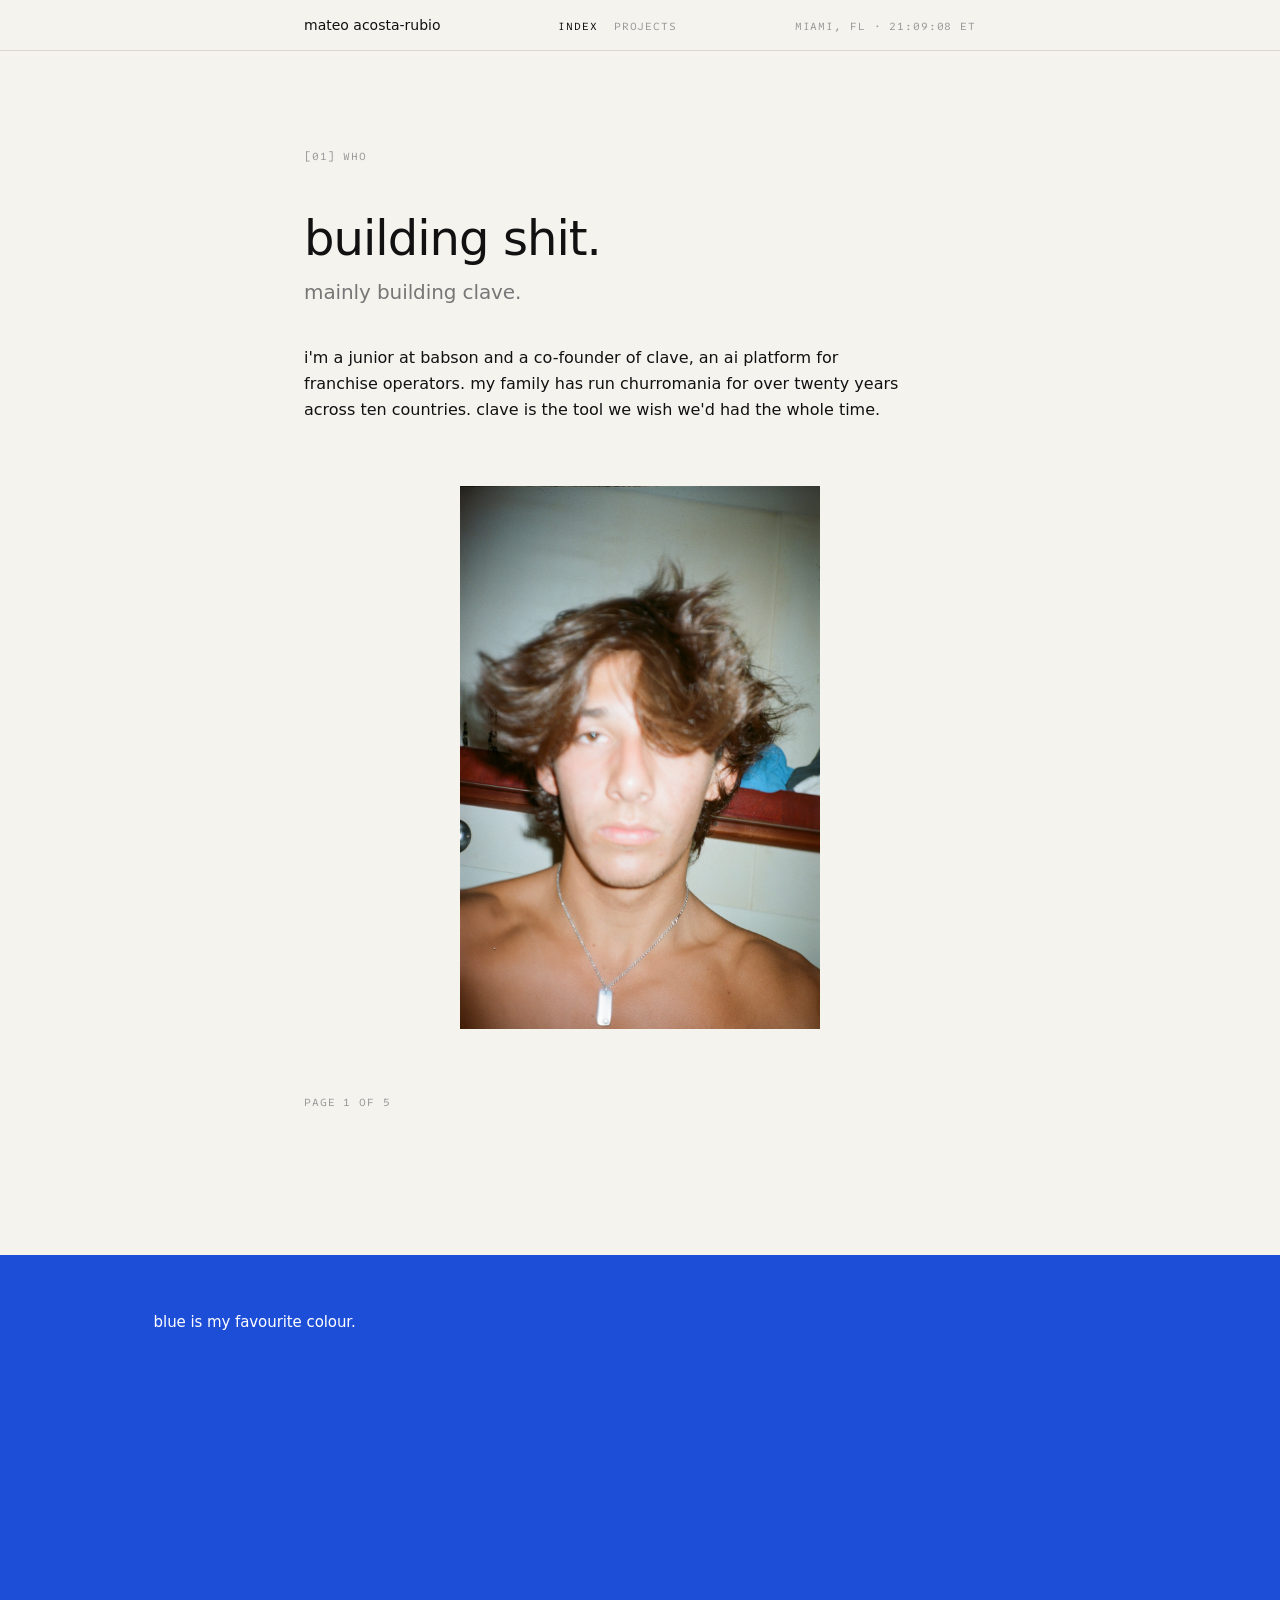
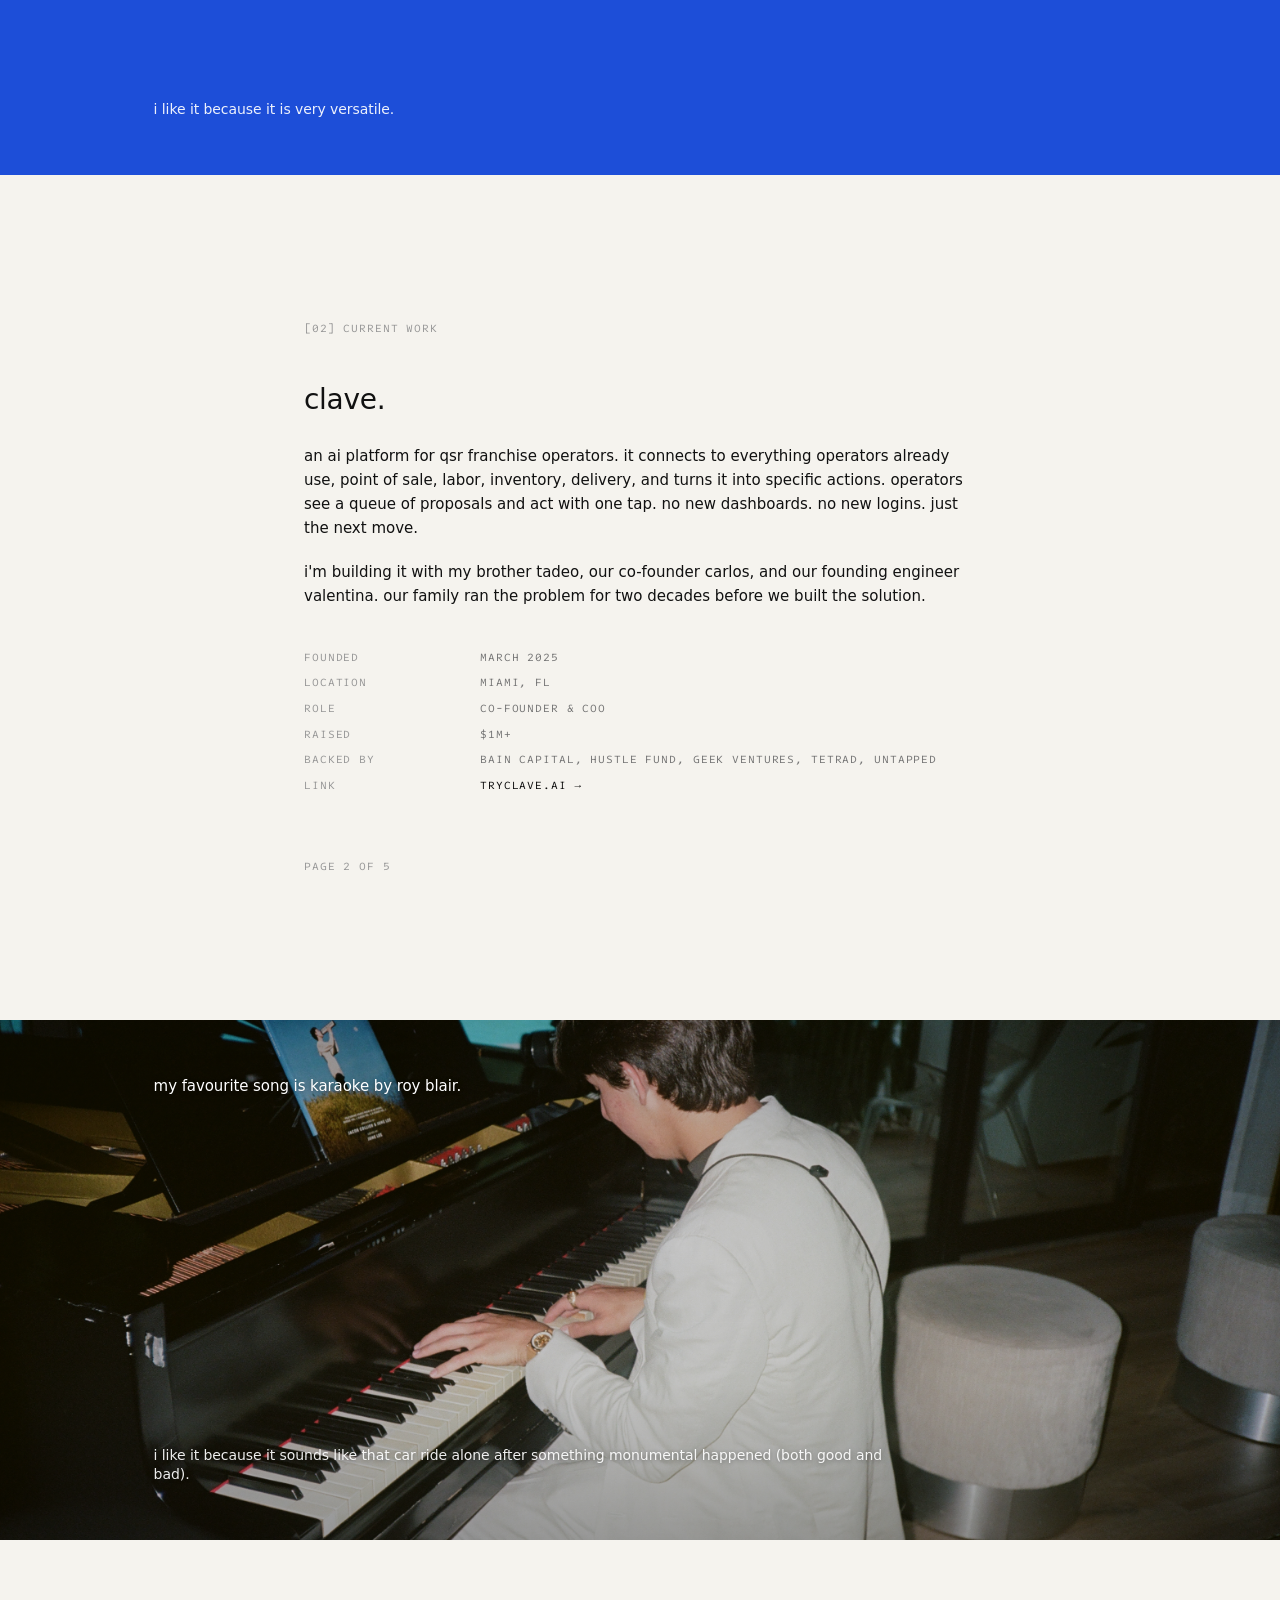
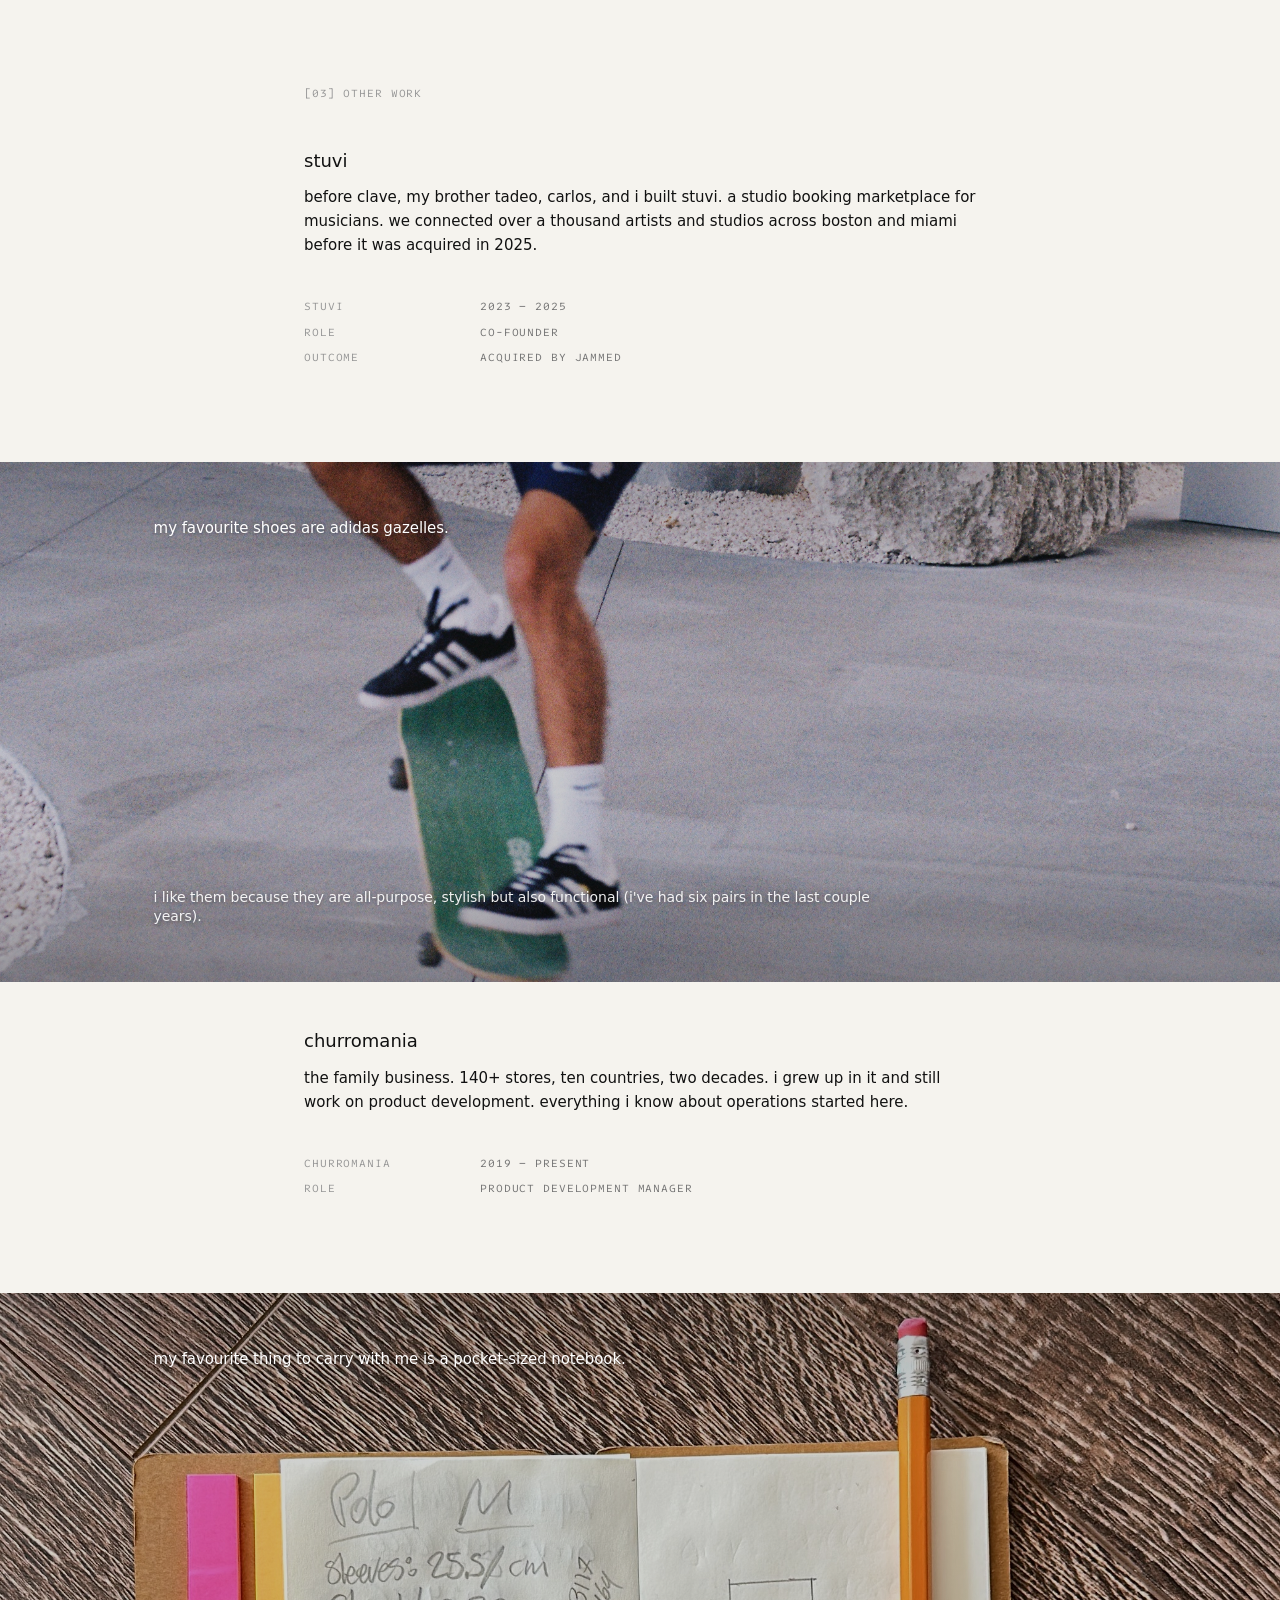
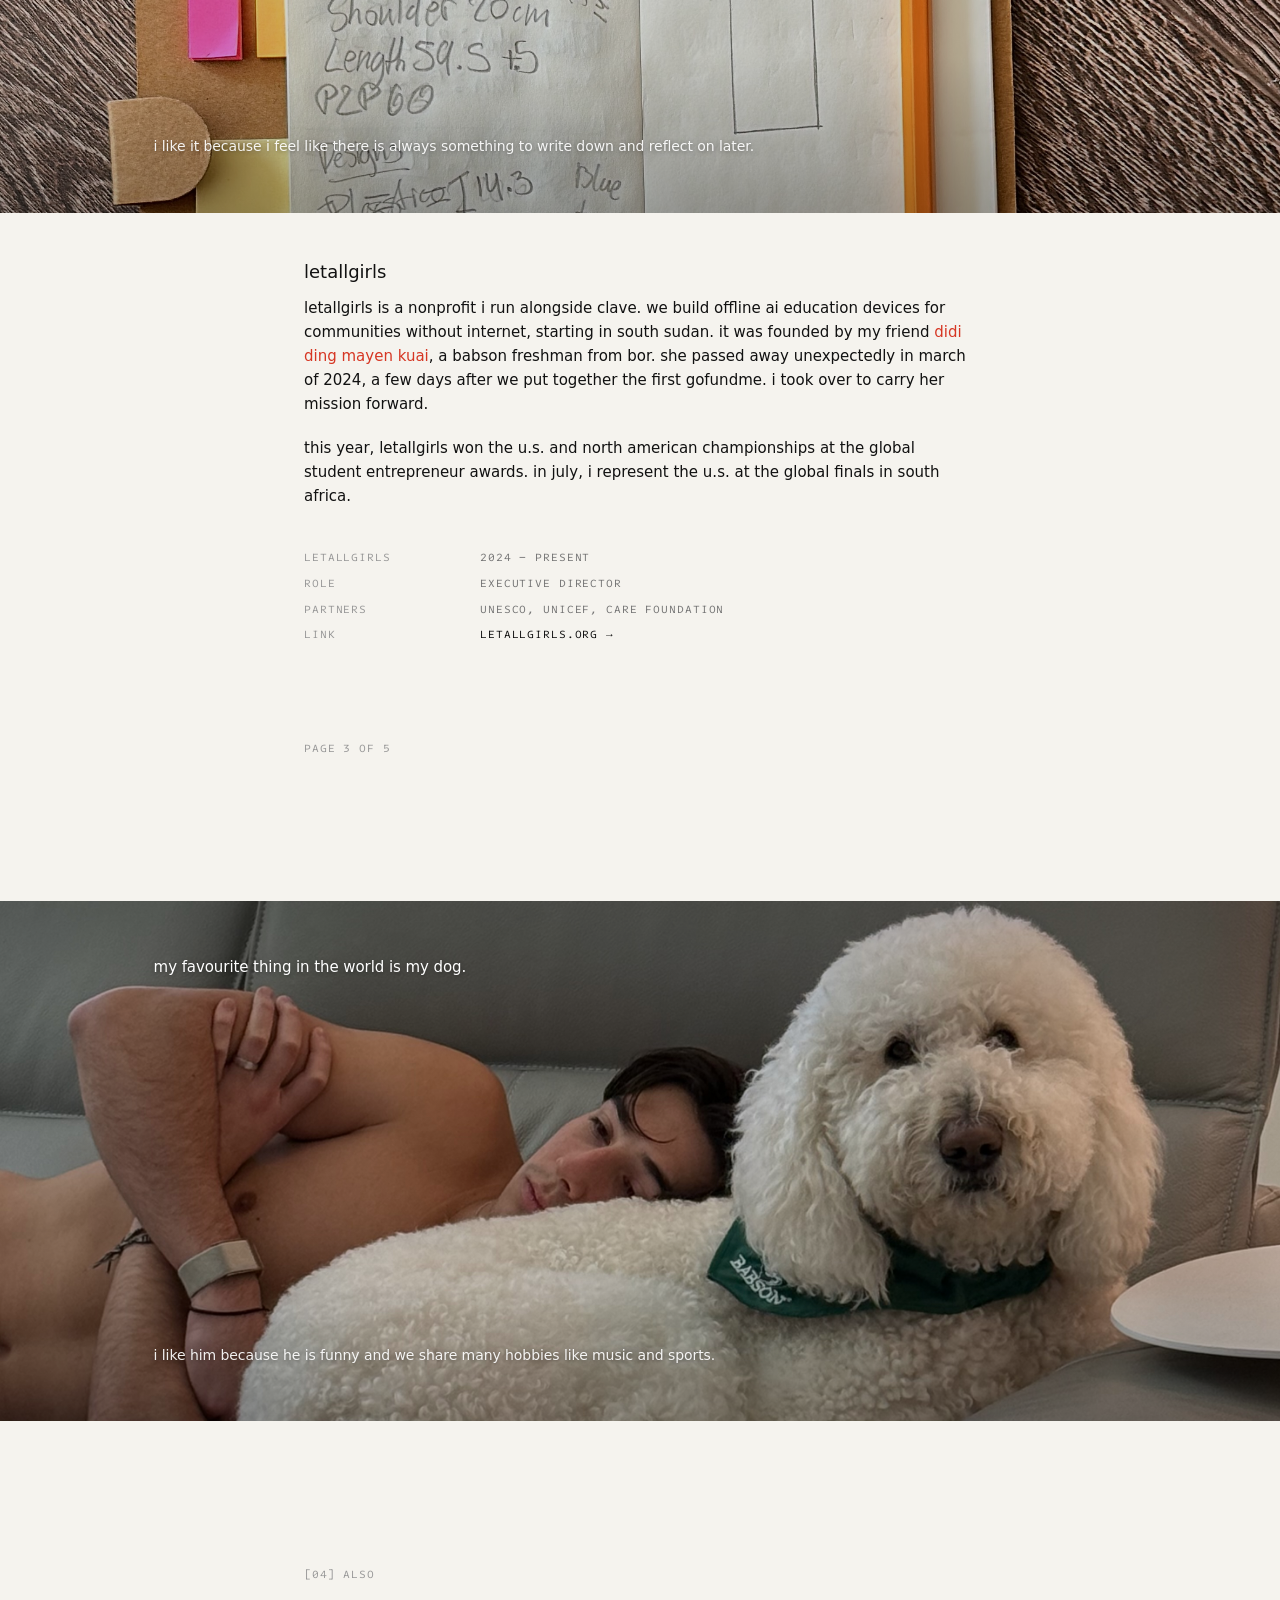
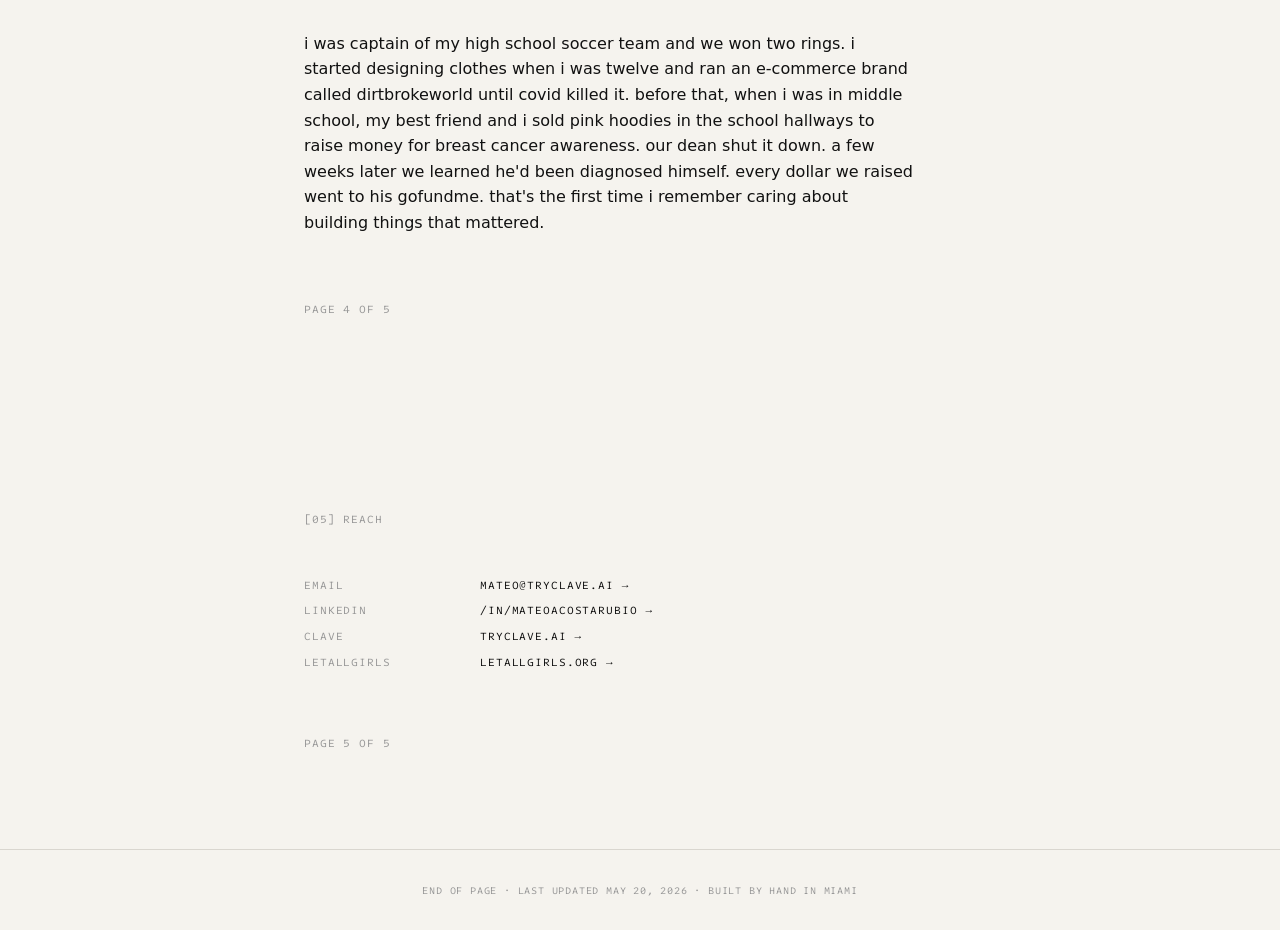
==== commit 1517c374: "add projects page sharing stylesheet" ====
--- a/index.html
+++ b/index.html
@@ -18,6 +18,10 @@
   <header class="site">
     <div class="row">
       <div class="name">mateo acosta-rubio</div>
+      <nav class="nav">
+        <a href="index.html" class="here">INDEX</a>
+        <a href="projects.html">PROJECTS</a>
+      </nav>
       <div class="meta">MIAMI, FL · <span id="clock">--:--:-- ET</span></div>
     </div>
   </header>
--- a/style.css
+++ b/style.css
@@ -67,6 +67,17 @@
   font-size: 11px;
   color: var(--mono-label);
 }
+header.site .nav {
+  font-family: 'Intel One Mono', ui-monospace, monospace;
+  text-transform: uppercase;
+  letter-spacing: 0.08em;
+  font-size: 11px;
+  display: flex;
+  gap: 16px;
+}
+header.site .nav a { color: var(--mono-label); }
+header.site .nav a.here { color: var(--ink); }
+header.site .nav a:hover { color: var(--ink); }
 
 /* layout */
 main {
@@ -266,9 +277,12 @@
   }
   header.site .row {
     padding: 12px 20px;
+    flex-wrap: wrap;
+    gap: 8px 16px;
   }
   header.site .name { font-size: 13px; }
   header.site .meta { font-size: 10px; }
+  header.site .nav { font-size: 10px; }
   main { padding: 0 20px; }
   .slab {
     height: 52vh;
